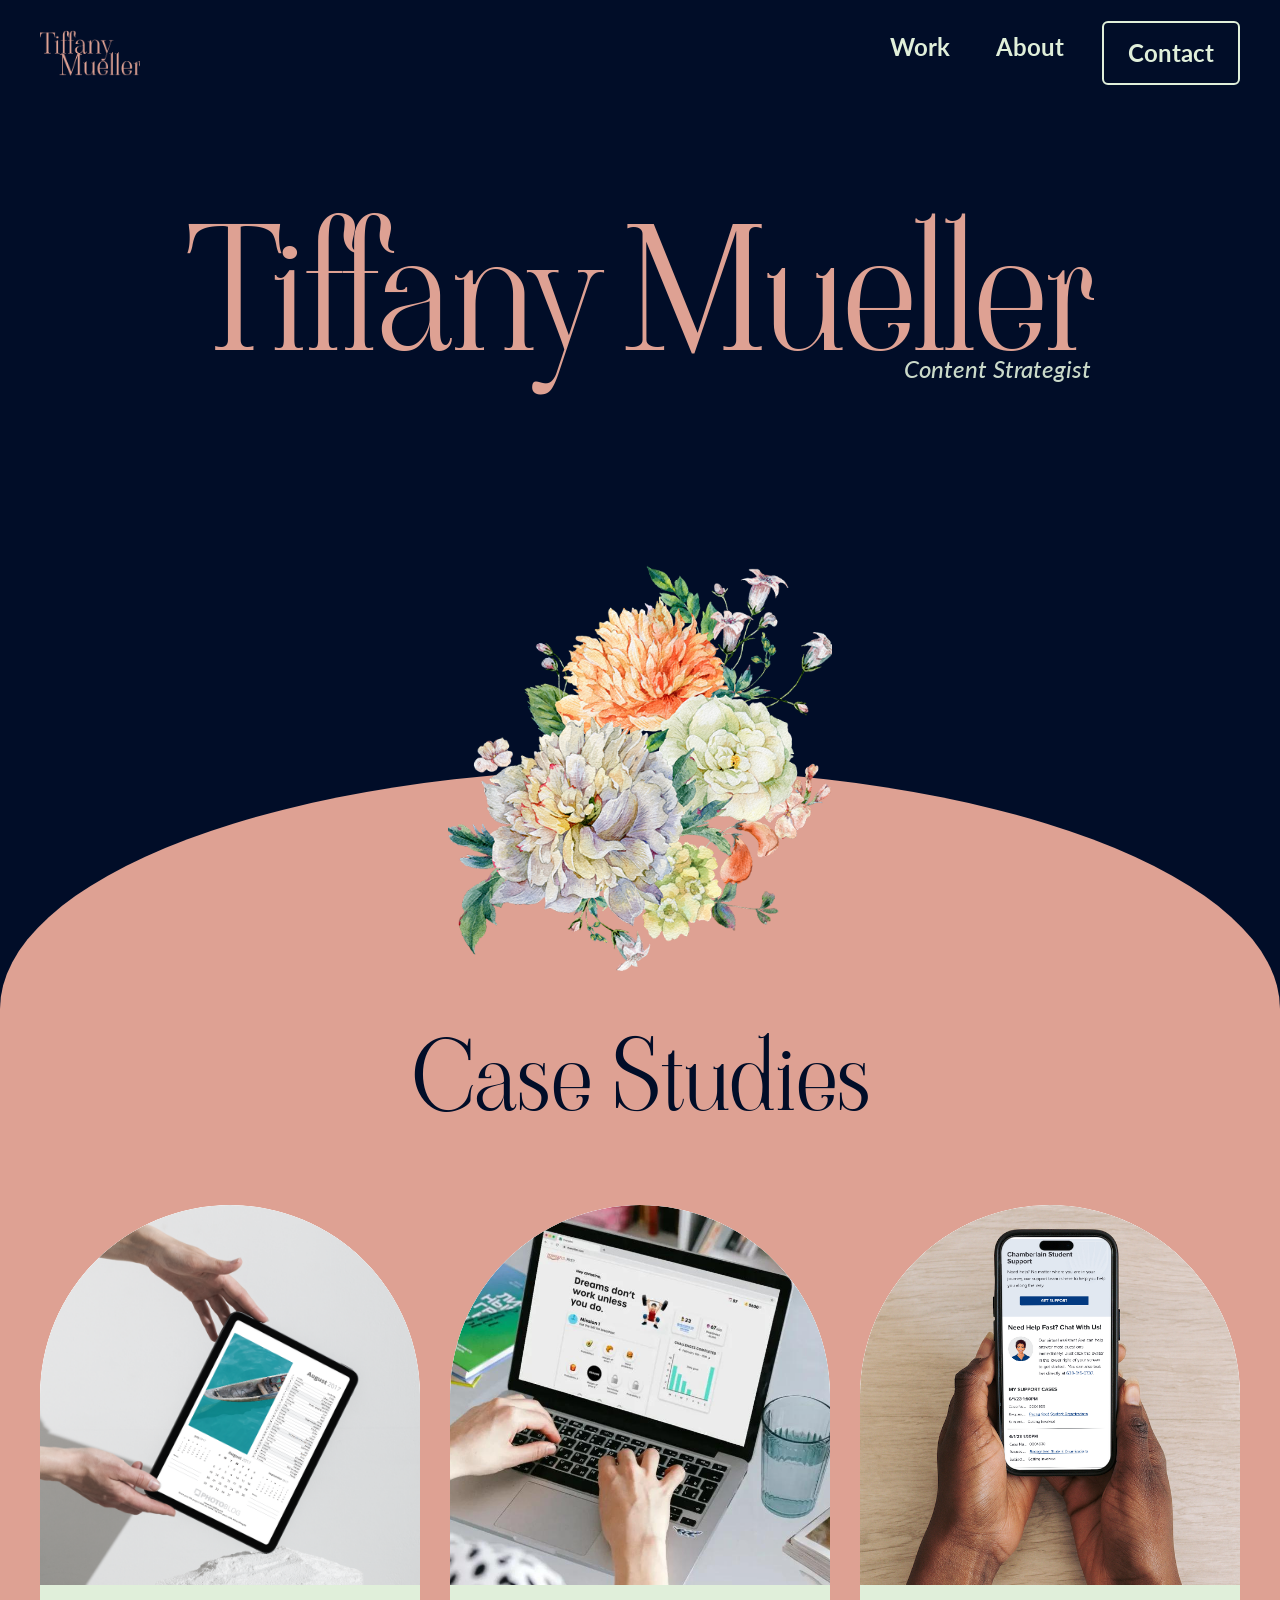
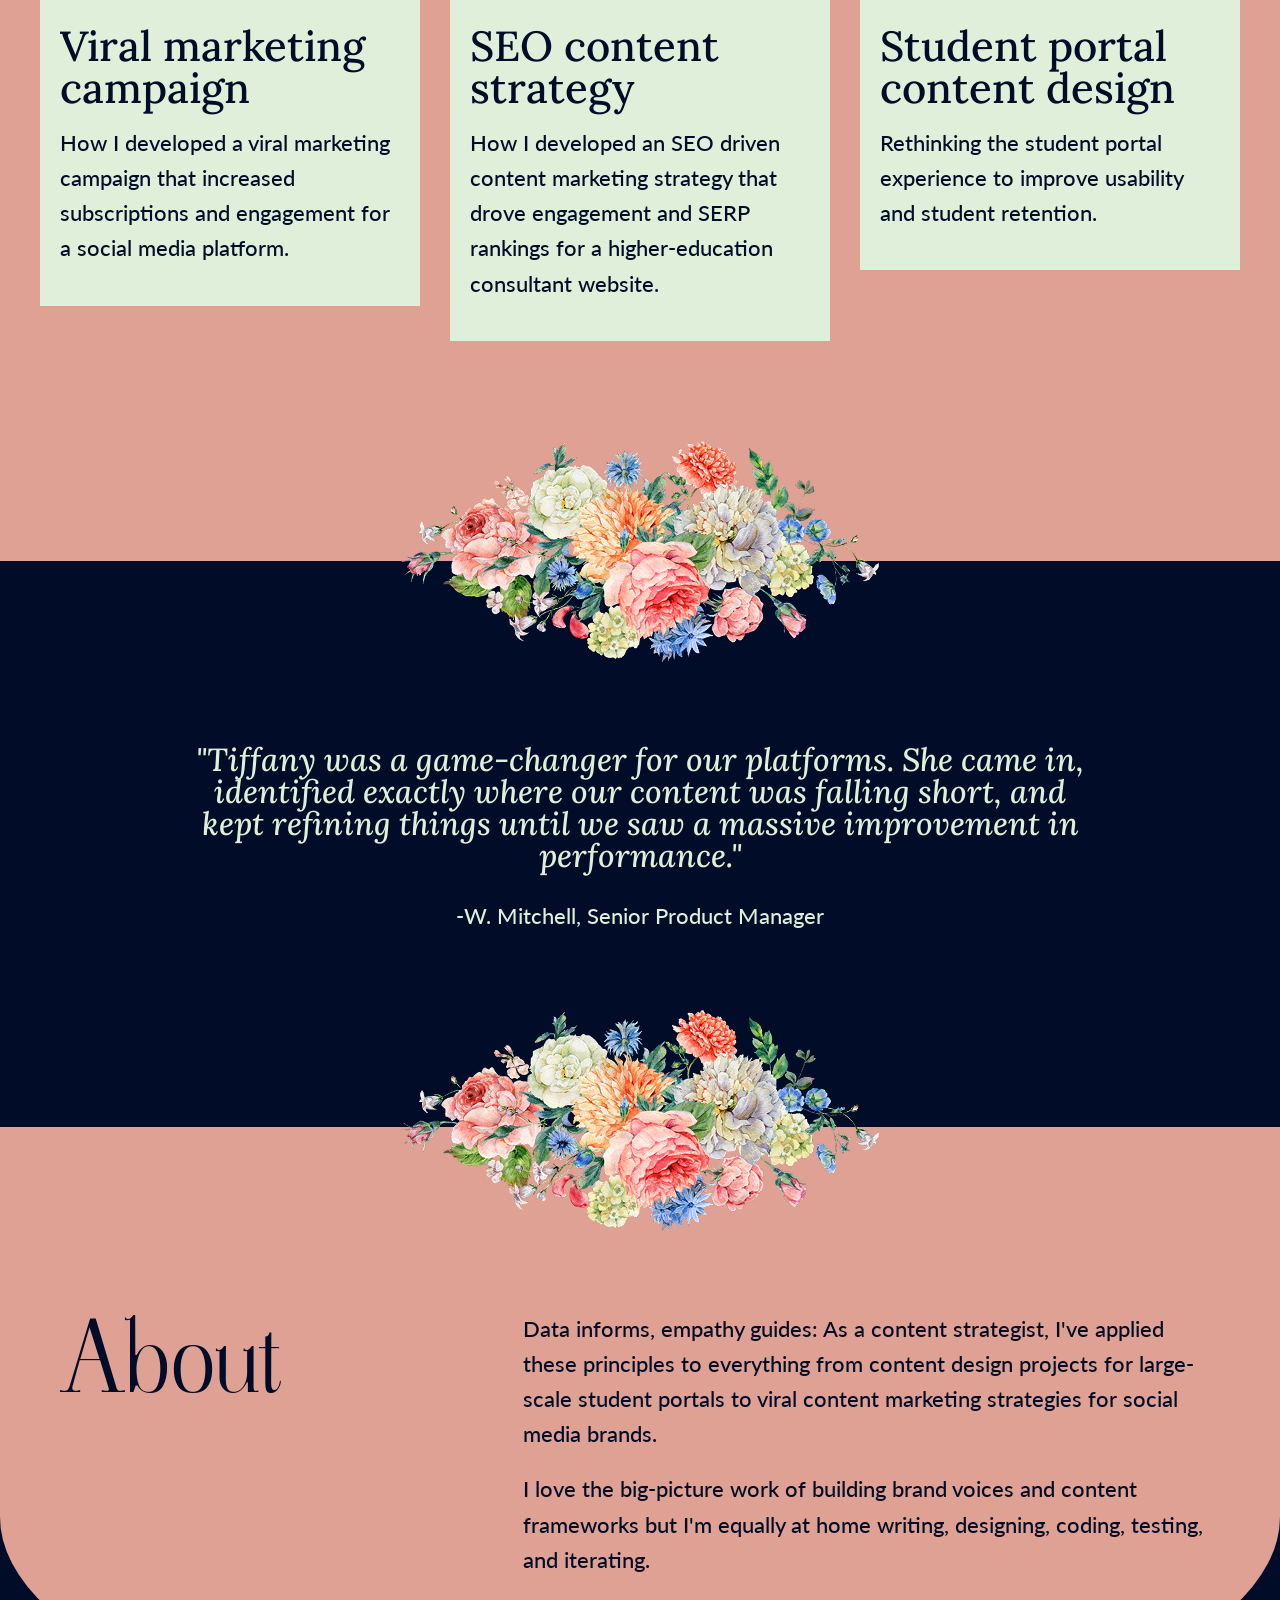
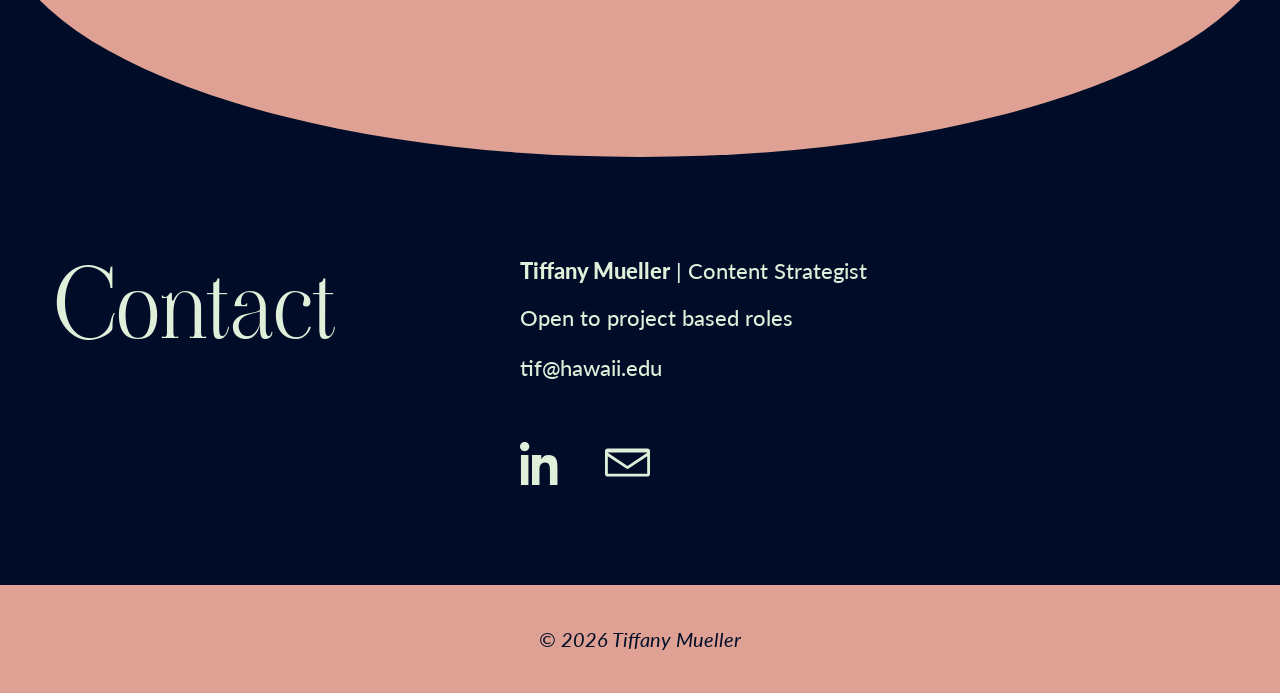
==== index.html @ adbcedd0 "updates to copy" ====
<!DOCTYPE html>
<html lang="en">
<head>
    <!-- REQUIRED: Meta Tags -->
    <meta charset="UTF-8">
    <meta name="viewport" content="width=device-width, initial-scale=1.0">
    <!-- REQUIRED: Page Title -->
    <title>Tiffany Mueller's Portfolio</title>
    <!-- REQUIRED: Bootstrap CSS -->
    <link href="https://cdn.jsdelivr.net/npm/bootstrap@5.3.3/dist/css/bootstrap.min.css" rel="stylesheet" integrity="sha384-QWTKZyjpPEjISv5WaRU9OFeRpok6YctnYmDr5pNlyT2bRjXh0JMhjY6hW+ALEwIH" crossorigin="anonymous">
    <!-- REQUIRED: Your Custom CSS-->
    <link rel="stylesheet" href="css/style.css">
    <!-- REQUIRED: Google Font API -->

    <link href="https://fonts.googleapis.com/css2?family=Viaoda+Libre&display=swap" rel="stylesheet">
    <link href="https://fonts.googleapis.com/css2?family=Lora:wght@500&display=swap" rel="stylesheet">
    <link href="https://fonts.googleapis.com/css2?family=Lato:wght@400;500;700;900&display=swap" rel="stylesheet">
</head>
<body>
    <!-- Content will go here -->
    <!-- Start Header Section -->
<header class="navbar-header">
    <nav class="navbar navbar-expand-lg navbar-custom">
        <!-- Logo -->
        <a class="navbar-brand" href="https://tif-cm.github.io/portfolio"><img src="images/lettermark.png" alt="Tiffany Mueller Logo" class="logo"></a> 
        <button class="navbar-toggler" type="button" data-bs-toggle="collapse" data-bs-target="#navbarNav"
            aria-controls="navbarNav" aria-expanded="false" aria-label="Toggle navigation">
            <span class="navbar-toggler-icon"></span>
        </button>
        <div class="collapse navbar-collapse" id="navbarNav">
            <ul class="navbar-nav ms-auto text-end">
                <!-- Menu Links -->
                <li class="nav-item"><a class="nav-link" href="#work">Work</a></li>
                <li class="nav-item"><a class="nav-link" href="#about">About</a></li>
                <li class="nav-item d-lg-none"><a class="nav-link" href="#contact">Contact</a></li>
            </ul>
        </div>
        <a class="nav-link contact-btn" href="mailto:tif@hawaii.edu">Contact</a>
    </nav>
</header>
    <!-- Start Hero Section -->
     <section class="hero" id="hero">
        <div class="hero-title-group">
    <h1>Tiffany Mueller</h1>
    <p class="subtitle">Content Strategist</p>
</div>
        <img src="images/large-bouqet-hero.png" alt="Floral motif" class="hero-flowers">
     </section>
     <!-- End Hero Section -->
     <!-- Start Projects Section -->
     <section class="projects" id="work">
        <h2>Case Studies</h2>
        <div class="case-studies-container">
            <!-- Start card 1 -->
             <div class="case-card">
                 <div class="card-image-wrapper">
                   <img src="images/PB-strategy-card-thumb.svg" class="card-image" alt="case study placeholder">
                 </div>
                 <div class="card-body">
                     <h3 class="card-title">Viral marketing campaign</h3>
                     <a href="viral-content-strategy.html" class="stretched-link"></a>
                     <p class="card-text">How I developed a viral marketing campaign that increased subscriptions and engagement for a social media platform.</p>
                 </div>
             </div>
            <!-- End card 1 -->

             <!-- Start card 2 -->
             <div class="case-card">
                 <div class="card-image-wrapper">
                   <img src="images/PP-case-study-card-thumb.svg" class="card-image" alt="case study placeholder">
                 </div>
                 <div class="card-body">
                     <h3 class="card-title">SEO content strategy</h3>
                     <a href="seo-content-strategy-education-test-prep.html" class="stretched-link"></a>
                     <p class="card-text">How I developed an SEO driven content marketing strategy that drove engagement and SERP rankings for a higher-education consultant website.</p>
                 </div>
             </div>
            <!-- End card 2 -->

             <!-- Start card 3 -->
             <div class="case-card">
                 <div class="card-image-wrapper">
                   <img src="images/Chamberlain-case-study-thumbnail.svg" class="card-image" alt="case study placeholder">
                 </div>
                 <div class="card-body">
                     <h3 class="card-title">Student portal content design</h3>
                     <a href="student-portal-content-design-edtech.html" class="stretched-link"></a>
                     <p class="card-text">Rethinking the student portal experience to improve usability and student retention.</p>
                 </div>
             </div>
            <!-- End card 3 -->
        </div>
     </section>
     <!-- End Projects Section -->
     <!-- Start Testimonials Section -->
     <section class="testimonials">
            <img src="images/wide-bouqet.png" alt="Floral motif" class="projects-flowers"><br><br><br><br>
            <blockquote>"Tiffany was a game-changer for our platforms. She came in, identified exactly where our content was falling short, and kept refining things until we saw a massive improvement in performance."</blockquote>
            <p class="testimonial-author">-W. Mitchell, Senior Product Manager</p>
            <img src="images/wide-bouqet.png" alt="Floral motif" class="testimonial-flowers">
    </section>
     <!-- End Testimonials Section -->
     <!-- Start About Section -->
     <!-- About Section -->
<!-- About Section -->
<section class="about" id="about">
    <div class="container">
        <div class="row align-items-start section-split">
            <div class="col-lg-4 col-md-12 section-title-col">
                <h2>About</h2>
            </div>

            <div class="col-lg-8 col-md-12 section-content-col">
                <p>
                    Data informs, empathy guides: As a content strategist, I've applied these principles
                    to everything from content design projects for large-scale student portals to viral
                    content marketing strategies for social media brands.
                </p>

                <p>
                    I love the big-picture work of building brand voices and content frameworks but I'm
                    equally at home writing, designing, coding, testing, and iterating.
                </p>
            </div>
        </div>
    </div>
</section>

<!-- Contact Section -->
<section class="contact" id="contact">
    <div class="container">
        <div class="row align-items-start section-split">
            <div class="col-lg-4 col-md-12 section-title-col">
                <h2>Contact</h2>
            </div>

            <div class="col-lg-8 col-md-12 section-content-col">
                <p class="contact-name">
                    <strong>Tiffany Mueller</strong> | Content Strategist
                </p>

                <p>Open to project based roles</p>

                <p class="contact-email">
                    <a href="mailto:tif@hawaii.edu">tif@hawaii.edu</a>
                </p>

                <div class="social-icons">
    <a href="https://www.linkedin.com/in/itsmetiffany/" class="social-icon" target="_blank" rel="noopener noreferrer" aria-label="LinkedIn" >
        <svg viewBox="0 0 24 24" aria-hidden="true">
            <path d="M4.98 3.5C4.98 4.88 3.86 6 2.48 6S0 4.88 0 3.5 1.12 1 2.48 1s2.5 1.12 2.5 2.5zM.5 8h4V24h-4V8zm7 0h3.83v2.18h.05c.53-1.01 1.84-2.18 3.79-2.18 4.05 0 4.8 2.67 4.8 6.13V24h-4v-7.8c0-1.86-.03-4.25-2.59-4.25-2.59 0-2.99 2.02-2.99 4.11V24h-4V8z"></path>
        </svg>
    </a>

    <a href="mailto:tif@hawaii.edu" class="social-icon" aria-label="Email">
        <svg viewBox="0 0 24 24" aria-hidden="true">
            <path d="M1.5 4.5h21a1.5 1.5 0 0 1 1.5 1.5v12a1.5 1.5 0 0 1-1.5 1.5h-21A1.5 1.5 0 0 1 0 18V6a1.5 1.5 0 0 1 1.5-1.5zm0 2.1v.2l10.5 7 10.5-7v-.2h-21zm21 2l-9.67 6.45a1.5 1.5 0 0 1-1.66 0L1.5 8.6V18h21V8.6z"></path>
        </svg>
    </a>
</div>
            </div>
        </div>
    </div>
</section>
     <!-- End Contact Section -->
     <!-- Start Footer-->
     <section class="footer">
        <p>© 2026 Tiffany Mueller</p>
     </section>
     <!-- End Footer-->
    <!-- REQUIRED: Javascript -->
    <script src="https://cdn.jsdelivr.net/npm/bootstrap@5.3.3/dist/js/bootstrap.bundle.min.js" integrity="sha384-YvpcrYf0tY3lHB60NNkmXc5s9fDVZLESaAA55NDzOxhy9GkcIdslK1eN7N6jIeHz" crossorigin="anonymous"></script>
</body>
</html>
---- css/style.css ----
/* ===== CSS Variables and Color Palette ===== */
:root {
    --navy: #010D28;
    --powder-blush: #DEA193;
    --honeydew: #E0EFDA;
    --light-gray: #D9D9D9;
    --dark-text: #010D28;
    --light-text: #E0EFDA;
    --font-viaoda: 'Viaoda Libre', serif;
    --font-lora: 'Lora', serif;
    --font-lato: 'Lato', sans-serif;
}

/* ===== Global Styles ===== */
* {
    margin: 0;
    padding: 0;
    box-sizing: border-box;
}

html {
    scroll-behavior: smooth;
}

body {
    font-family: var(--font-lato);
    background-color: var(--navy);
    color: var(--light-text);
    overflow-x: hidden;
}

p {
    font-family: var(--font-lato);
    font-size: 22px;
    font-weight: 500;
    line-height: 1.6;
    margin-bottom: 20px;
}

li {
    font-family: var(--font-lato);
    font-size: 22px;
    font-weight: 500;
    line-height: 1.6;
    margin-bottom: 12px;
}

li::marker {
    color: var(--powder-blush);
}

h2 {
    font-family: var(--font-viaoda);
    font-size: 96px;
    font-weight: 400;
    line-height: 1;
    letter-spacing: -1.92px;
    margin-bottom: 32px;
}

h3 {
    font-family: var(--font-lora);
    font-size: 42px;
    font-weight: 500;
    line-height: 1;
    margin-bottom: 16px;
}

/* Styles the hyperlinks */
p a, li a {
    color: var(--powder-blush);
    text-decoration: none;
    border-bottom: 1px solid transparent; 
    transition: all 0.3s ease;
}

p a:hover, li a:hover {
    color: var(--powder-blush);
    border-bottom: 1px solid var(--powder-blush);
    opacity: 0.8;
}

.container h2:not(:first-child) {
    margin-top: 80px;
}

.navbar-header {
    background-color: var(--navy);
    padding: 20px 0;
    position: sticky;
    top: 0;
    z-index: 1000;
}

.navbar-custom {
    padding: 0 40px;
}

.navbar-brand {
    padding: 0;
    margin-right: 50px;
}

.navbar-brand img {
    height: auto;
    max-width: 100px;
}

.navbar-custom .nav-link {
    color: var(--light-text) !important;
    font-family: var(--font-lato);
    font-weight: 700;
    font-size: 24px;
    margin-left: 30px;
    transition: opacity 0.3s ease;
}

.navbar-custom .nav-link:hover {
    opacity: 0.8;
}

.contact-btn {
    border: 2px solid var(--light-text) !important;
    border-radius: 6px;
    padding: 12px 24px !important;
    margin-left: 30px;
    display: inline-block;
}

.contact-btn:hover {
    background-color: rgba(224, 239, 218, 0.1);
}

.navbar-toggler {
    color: var(--light-text) !important;
    border-color: var(--light-text) !important;
}

.navbar-toggler-icon {
    background-image: url("data:image/svg+xml,%3csvg xmlns='http://www.w3.org/2000/svg' viewBox='0 0 30 30'%3e%3cpath stroke='%23E0EFDA' stroke-linecap='round' stroke-miterlimit='10' stroke-width='2' d='M4 7h22M4 15h22M4 23h22'/%3e%3c/svg%3e") !important;
}

/* ===== Hero Section ===== */
.hero {
    background-color: var(--navy);
    padding: 100px 40px 380px; 
    position: relative; 
    display: flex;
    flex-direction: column;
    justify-content: flex-start;
    align-items: center;
}

.hero-title-group {
    display: inline-block;
    text-align: left;
}

.hero h1 {
    font-family: var(--font-viaoda);
    font-size: 170px;
    text-align: left;
    color: var(--powder-blush);
    font-weight: 400;
    line-height: 1;
    margin-bottom: 10px;
    letter-spacing: -5.1px;
}

.hero .subtitle {
    font-family: var(--font-lato);
    font-size: 24px;
    font-style: italic;
    text-align: right;
    color: rgba(224, 239, 218, 0.9);
    margin-top: -36px;
    margin-bottom: 0; 
    margin-right: 0;
    align-self: unset;
}

.hero-flowers {
    width: 30%;
    min-width: 300px; 
    height: auto;
    
    position: absolute;
    bottom: 0;
    left: 50%;
    transform: translate(-50%, 50%); 
    z-index: 5;
}

/* ===== Case Studies Section Homepage===== */
.projects {
    background-color: var(--powder-blush);
    border-radius: 50% 50% 0 0 / 15rem 15rem 0 0;
    padding: 260px 40px 220px;; 
    position: relative; /* I needed to add this in order to position child elements (mainly the flowers) absolutely */
}

.projects h2 {
    text-align: center;
    color: var(--dark-text);
    margin-top: 0; 
    margin-bottom: 60px;
}

.case-studies-container {
    display: flex;
    margin-top: 80px;
    gap: 30px;
    justify-content: center;
    align-items: flex-start;
    flex-wrap: wrap;
}

.case-card {
    background: transparent;
    position: relative;
    border-radius: 250px 250px 0 0;
    overflow: hidden;
    transition: transform 0.3s ease;
    flex: 1;
    min-width: 300px;
    max-width: 400px;
}

.case-card:hover {
    transform: translateY(-10px);
}

.card-image-wrapper {
    width: 100%;
    aspect-ratio: 1;
    background-color: var(--light-gray);
    border-radius: 250px 250px 0 0;
    overflow: hidden;
}

.card-image {
    width: 100%;
    height: 100%;
    object-fit: cover;
}

.card-body {
    background-color: var(--honeydew);
    padding: 40px 20px;
}

.card-title {
    line-height: 1;
    color: var(--dark-text);
    margin-bottom: 16px;
    letter-spacing: 0;
}

.card-text {
    color: var(--dark-text);
}

.projects-flowers {
    max-width: 100%;
    height: auto;
    margin-top: -130px;
    position: relative;
    z-index: 5;
}

/* ===== Testimonials Section Homepage===== */
.testimonials {
    background: linear-gradient(
        to bottom,
        var(--navy) 82%,
        var(--navy) 18%,
        var(--powder-blush) 15%,
        var(--powder-blush) 81%
    );
    padding: 10px 80px;
    text-align: center;
    position: relative;
}

.testimonials blockquote {
    font-family: var(--font-lora);
    font-size: 32px;
    font-weight: 500;
    font-style: italic;
    line-height: 1;
    color: var(--light-text);
    margin-bottom: 30px;
    max-width: 900px;
    margin-left: auto;
    margin-right: auto;
    letter-spacing: 0;
}

.testimonial-author {
    font-family: var(--font-lato);
    font-size: 22px;
    font-weight: 500;
    line-height: 28px;
    color: var(--light-text);
    margin-bottom: 40px;
}

.testimonial-flowers {
    max-width: 100%;
    height: auto;
    margin-top: 40px;
}

/* ===== Column styling ===== */
.section-split {
    align-items: flex-start;
}

.about,
.contact {
    position: relative;
}

.about .container,
.contact .container {
    max-width: 1400px;
}

.about h2,
.contact h2 {
    margin: 0;
}

.about .section-title-col,
.contact .section-title-col {
    display: flex;
    align-items: flex-start;
}

.about .section-content-col,
.contact .section-content-col {
    padding-left: 80px;
    display: flex;
    flex-direction: column;
    align-items: flex-start;
}

.section-title-col h2 {
    white-space: nowrap;
}

.section-content-col {
    padding-left: 15px;
}

/* ===== About Section ===== */
.about {
    background-color: var(--powder-blush);
    padding: 60px 50px 180px;
    text-align: left;
    overflow: hidden;
    border-radius: 0 0 50% 50% / 0 0 15rem 15rem;
}

.about h2 {
    color: var(--dark-text);
    margin-bottom: 0;
}

.about p {
    color: var(--dark-text);
    max-width: 900px;
}

.about p:last-of-type {
    margin-bottom: 0;
}

/* ===== Contact Section (All pages)===== */
.contact {
    background-color: var(--navy);
    padding: 100px 40px;
    text-align: left;
}

.contact h2 {
    color: var(--light-text);
    margin-bottom: 0;
}

.contact-name {
    font-family: var(--font-lato);
    font-size: 22px;
    font-weight: 500;
    color: var(--light-text);
    line-height: 28px;
    margin-bottom: 10px;
}

.contact-name strong {
    font-weight: 900;
}

.contact p {
    color: var(--light-text);
    text-align: left;
    margin-bottom: 15px;
}

.contact-phone,
.contact-email {
    margin-bottom: 25px;
}

.contact a {
    color: var(--light-text);
    text-decoration: none;
    transition: opacity 0.3s ease;
}

.contact a:hover {
    opacity: 0.8;
}

.social-icons {
    display: flex;
    align-items: center;
    justify-content: flex-start;
    gap: 40px;
    margin-top: 40px;
}

.social-icon {
    display: inline-flex;
    align-items: center;
    justify-content: center;
    width: 45px;
    height: 45px;
    color: var(--light-text);
    transition: transform 0.3s ease, opacity 0.3s ease;
}

.social-icon:hover {
    transform: scale(1.1);
    opacity: 0.8;
}

.social-icon svg {
    width: 100%;
    height: 100%;
    fill: currentColor;
}

/* ===== Case Study Detail Pages ===== */
.case-study-flowers {
    max-width: 100%;
    height: auto;
    display: block;
    margin: -50px auto 0;
    transform: translateY(50%);
    position: relative;
    z-index: 5;
}

/* ===== Footer (All Pages)===== */
.footer {
    background-color: var(--powder-blush);
    padding: 40px;
    text-align: center;
}

.footer p {
    font-family: var(--font-lato);
    font-size: 20px;
    font-weight: 400;
    font-style: italic;
    line-height: 28px;
    color: var(--dark-text);
    margin: 0;
}

/* ===== Tablet Design ===== */
/* Added max-width due to background curve and accent flowers scaling issues */
@media (min-width: 769px) and (max-width: 1024px) {
    .navbar-custom {
        padding: 0 24px;
    }

    .navbar-brand {
        margin-right: 24px;
    }

    .navbar-custom .nav-link {
        font-size: 20px;
        margin-left: 18px;
    }

    .contact-btn {
        display: none;
    }

    .hero {
        padding: 90px 30px 220px;
        min-height: auto;
        background-color: var(--navy);
    }

    .hero-title-group {
        display: block;
        width: 100%;
        text-align: center;
    }

    .hero h1 {
        font-size: 120px;
        letter-spacing: -3px;
        text-align: center;
    }

    .hero .subtitle {
        font-size: 20px;
        text-align: center;
        margin-top: 20px;
        margin-bottom: 0;
        margin-right: 0;
    }

    .hero-flowers {
        width: 45%;
    }

    .projects {
        padding: 200px 30px 140px; 
    }

    .projects h2 {
        font-size: 72px;
        margin-top: 0;
        margin-bottom: 40px;
        letter-spacing: -1.2px;
    }

    .case-studies-container {
        gap: 20px;
        margin-top: 50px;
        justify-content: center;
    }

    .case-card {
        min-width: 240px;
        max-width: 300px;
    }

    .card-body {
        padding: 28px 18px;
    }

    .card-title {
        font-size: 30px;
    }

    .card-text {
        font-size: 18px;
        line-height: 24px;
    }

    .projects-flowers {
        margin-top: -90px;
    }

    .testimonials {
        padding: 40px 40px;
    }

    .testimonials blockquote {
        font-size: 26px;
        line-height: 1.2;
    }

    .testimonial-author {
        font-size: 18px;
    }

    .testimonial-flowers {
        margin-top: 30px;
    }

    .about {
        padding: 0px 30px 140px;
    }
    
    .contact {
        padding: 80px 30px;
    }

    .about h2,
    .contact h2 {
        font-size: 72px;
        letter-spacing: -1.2px;
        margin-bottom: 20px;
    }

    .about p,
    .contact p,
    .contact-name {
        font-size: 18px;
        line-height: 24px;
    }
    
    .case-study-flowers {
        width: min(60vw, 400px);
        margin: -30px auto 0;
    }

    .social-icons {
        gap: 28px;
        margin-top: 30px;
        justify-content: flex-start;
    }

    .footer {
        padding: 30px 20px;
    }

    .footer p {
        font-size: 18px;
        line-height: 24px;
    }
}

/* ===== Mobile Design ===== */
@media (max-width: 768px) {
    .hero {
        padding: 60px 20px 200px;
    }

    .testimonial-flowers {
        margin-bottom: -30px;
        position: relative;
    }

    .hero-title-group {
        display: block;
        width: 100%;
        text-align: center;
    }

    .hero h1 {
        font-size: 48px;
        letter-spacing: -1.44px;
        text-align: center;
    }

    .hero .subtitle {
        font-size: 16px;
        text-align: center;
        margin-top: -10px;
        margin-bottom: 0;
        margin-right: 0;
    }

    .hero-flowers {
        width: min(82vw, 340px);
    }

    .projects {
    padding: 200px 20px 60px;
}

    .contact {
        padding: 32px 20px 60px;
    }

    .about {
        padding: 0px 20px 120px;
    }

    .projects h2,
    .about h2,
    .contact h2 {
        font-size: 36px;
        letter-spacing: -0.72px;
        margin-bottom: 30px;

    }

    .about p,
    .contact p,
    .contact-name {
        font-size: 16px;
        line-height: 1.5;
    }

    .case-studies-container {
        gap: 20px;
    }

    .card-title {
        font-size: 20px;
    }

    .card-text {
        font-size: 14px;
    }

    .testimonials {
        padding: 60px 20px;
    }

    .testimonials blockquote {
        font-size: 18px;
    }

    .navbar-custom {
        padding: 0 15px;
    }

    .navbar-custom .nav-link {
        font-size: 16px;
        margin-left: 15px;
    }

    .contact-btn {
        display: none;
    }
    
    .case-study-flowers {
        width: min(80vw, 280px);
        margin: -20px auto 0;

    }
}
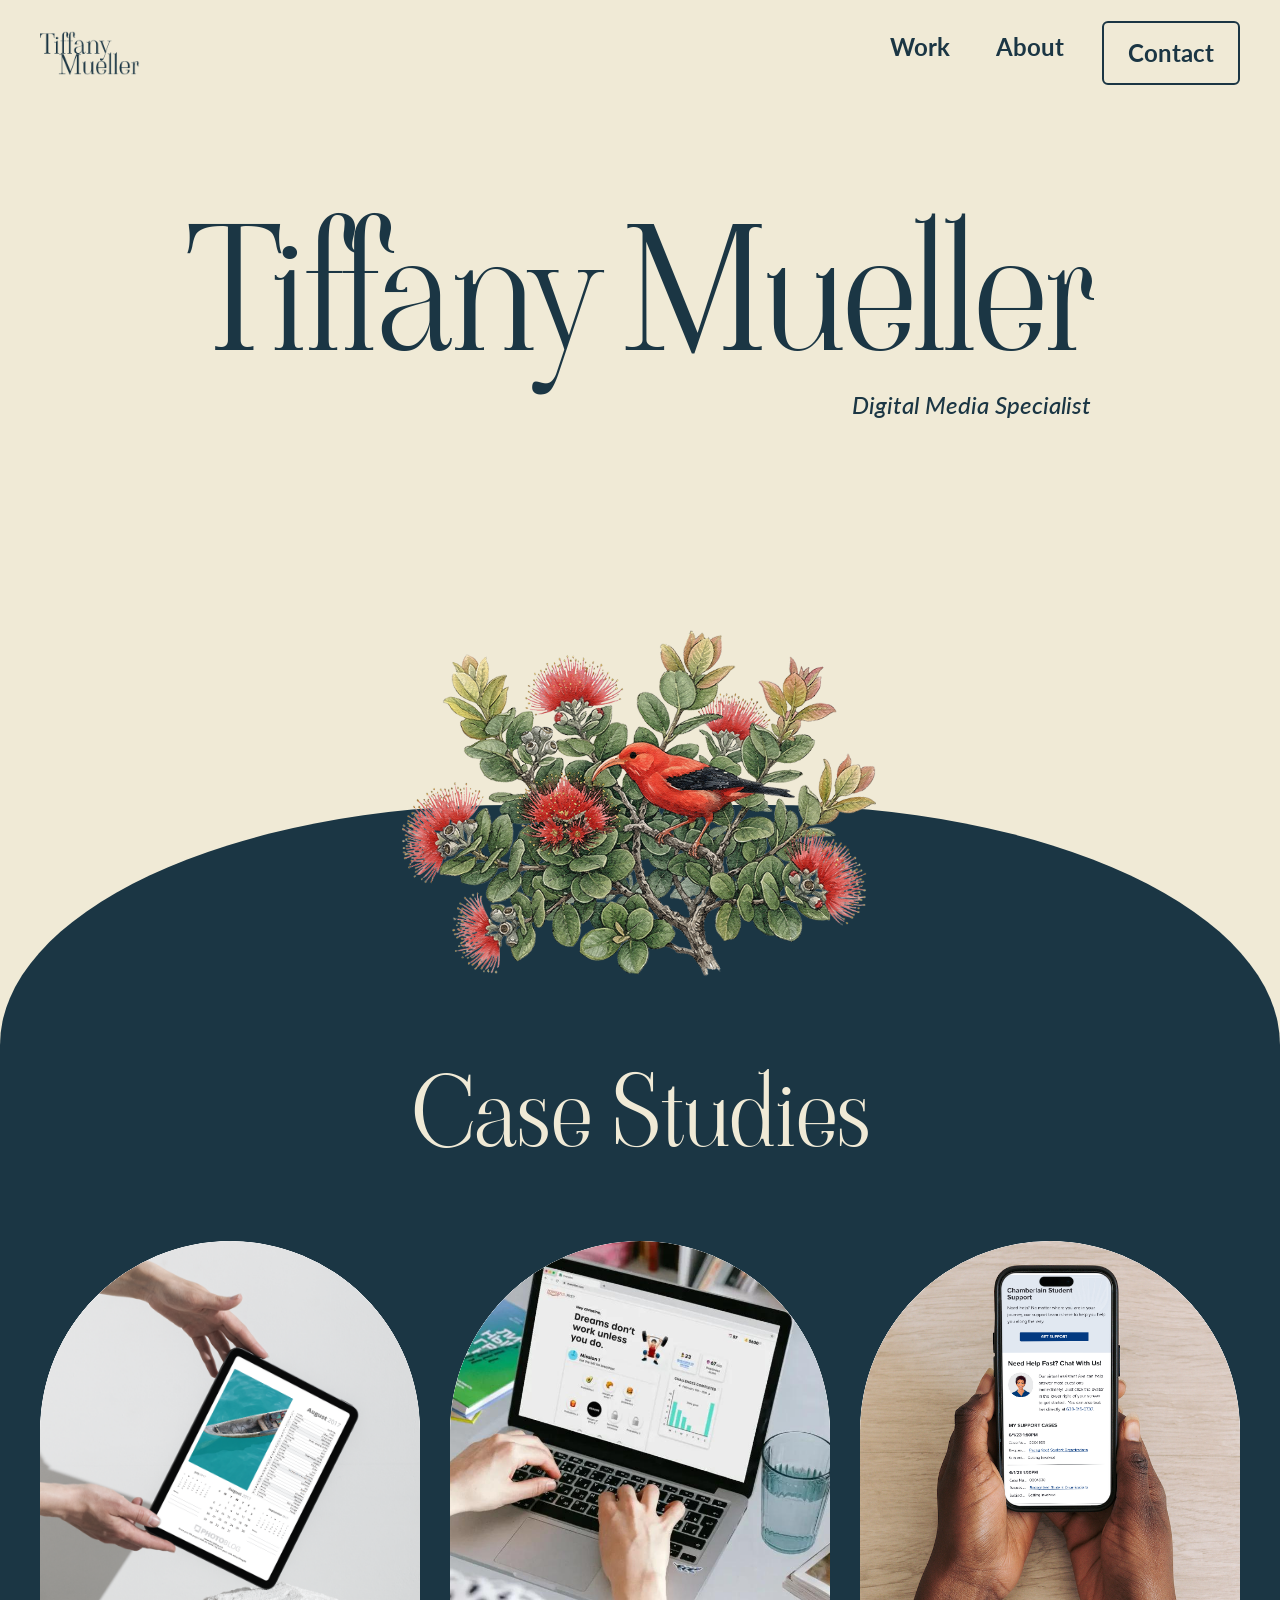
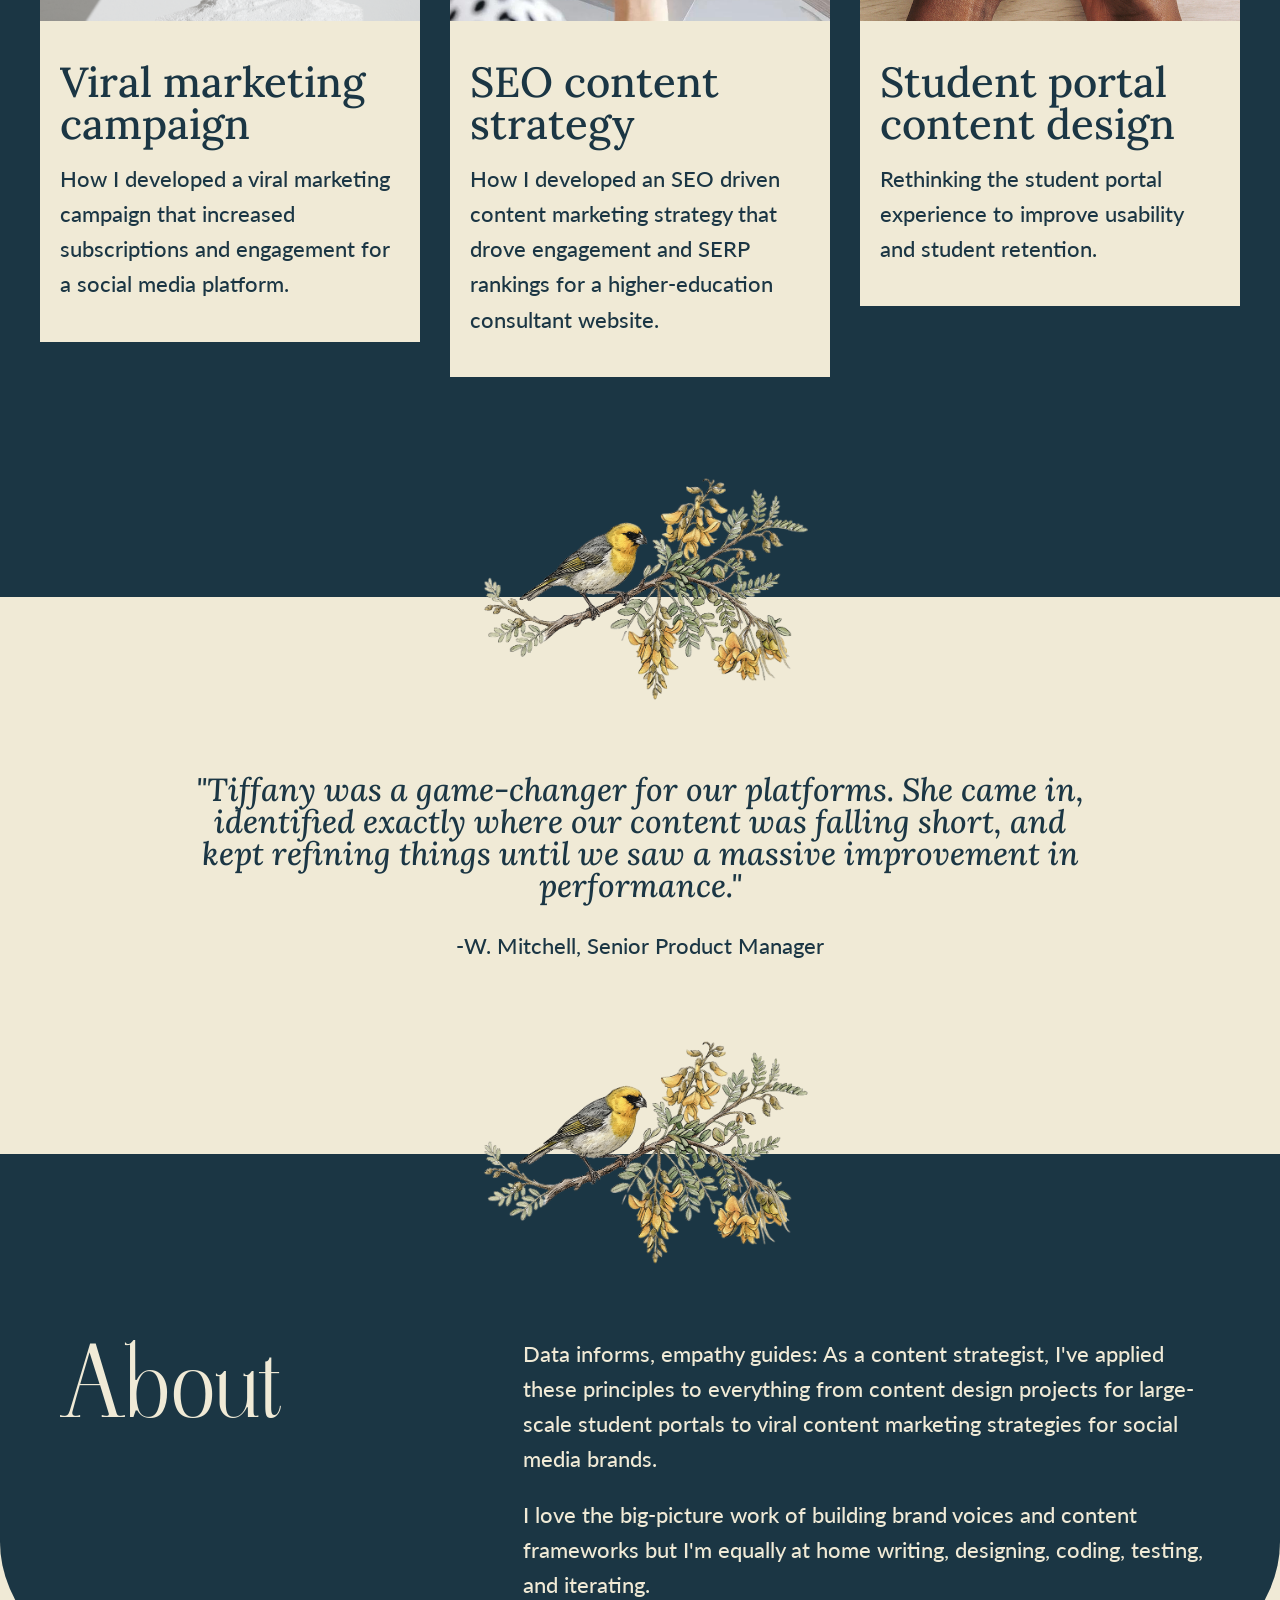
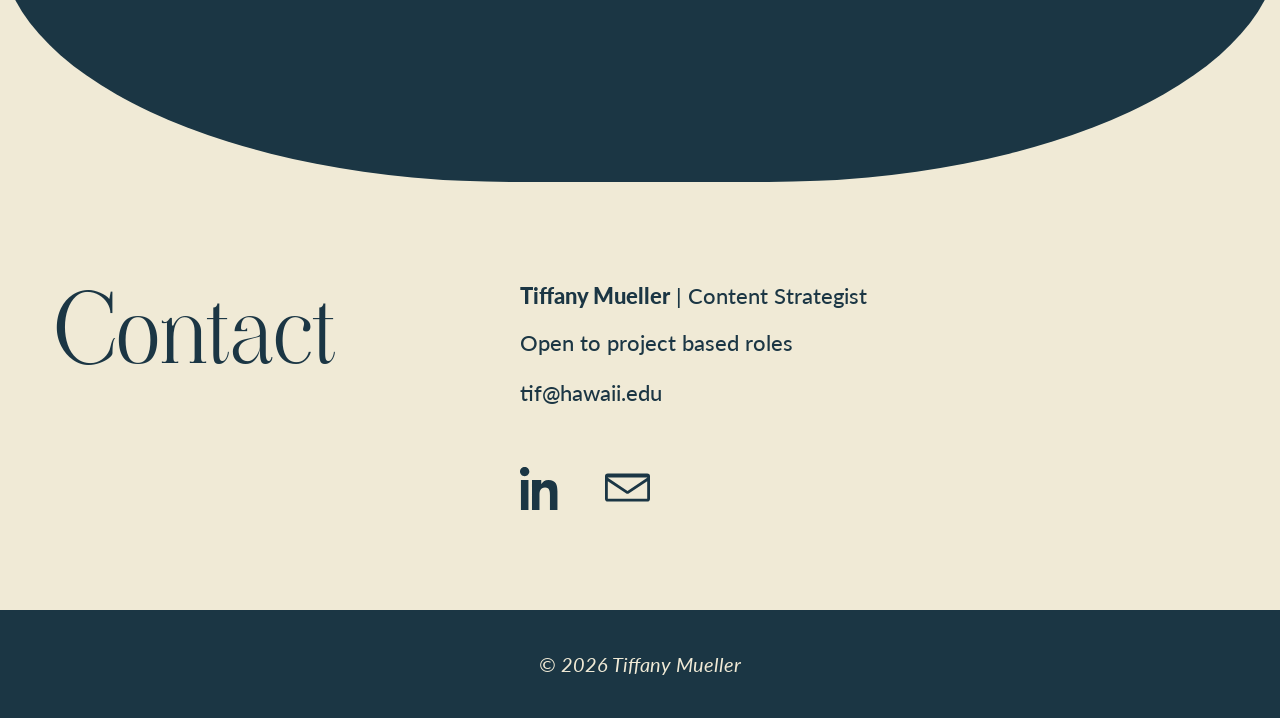
==== commit 47617e91: "changed color palette," ====
--- a/index.html
+++ b/index.html
@@ -1,6 +1,15 @@
 <!DOCTYPE html>
 <html lang="en">
 <head>
+    <!-- Google tag (gtag.js) -->
+<script async src="https://www.googletagmanager.com/gtag/js?id=G-T741DBF6GB"></script>
+<script>
+  window.dataLayer = window.dataLayer || [];
+  function gtag(){dataLayer.push(arguments);}
+  gtag('js', new Date());
+
+  gtag('config', 'G-T741DBF6GB');
+</script>
     <!-- REQUIRED: Meta Tags -->
     <meta charset="UTF-8">
     <meta name="viewport" content="width=device-width, initial-scale=1.0">
@@ -22,7 +31,7 @@
 <header class="navbar-header">
     <nav class="navbar navbar-expand-lg navbar-custom">
         <!-- Logo -->
-        <a class="navbar-brand" href="https://tif-cm.github.io/portfolio"><img src="images/lettermark.png" alt="Tiffany Mueller Logo" class="logo"></a> 
+        <a class="navbar-brand" href="https://tif-cm.github.io/portfolio"><img src="images/Tiffany Mueller.png" alt="Tiffany Mueller Logo" class="logo"></a> 
         <button class="navbar-toggler" type="button" data-bs-toggle="collapse" data-bs-target="#navbarNav"
             aria-controls="navbarNav" aria-expanded="false" aria-label="Toggle navigation">
             <span class="navbar-toggler-icon"></span>
@@ -42,9 +51,9 @@
      <section class="hero" id="hero">
         <div class="hero-title-group">
     <h1>Tiffany Mueller</h1>
-    <p class="subtitle">Content Strategist</p>
+    <p class="subtitle">Digital Media Specialist</p>
 </div>
-        <img src="images/large-bouqet-hero.png" alt="Floral motif" class="hero-flowers">
+        <img src="images/ohia-iiwi.png" alt="Floral motif" class="hero-flowers">
      </section>
      <!-- End Hero Section -->
      <!-- Start Projects Section -->
@@ -94,10 +103,10 @@
      <!-- End Projects Section -->
      <!-- Start Testimonials Section -->
      <section class="testimonials">
-            <img src="images/wide-bouqet.png" alt="Floral motif" class="projects-flowers"><br><br><br><br>
+            <img src="images/mamane-palila.png" alt="Floral motif" class="projects-flowers"><br><br><br><br>
             <blockquote>"Tiffany was a game-changer for our platforms. She came in, identified exactly where our content was falling short, and kept refining things until we saw a massive improvement in performance."</blockquote>
             <p class="testimonial-author">-W. Mitchell, Senior Product Manager</p>
-            <img src="images/wide-bouqet.png" alt="Floral motif" class="testimonial-flowers">
+            <img src="images/mamane-palila.png" alt="Floral motif" class="testimonial-flowers">
     </section>
      <!-- End Testimonials Section -->
      <!-- Start About Section -->
--- a/css/style.css
+++ b/css/style.css
@@ -1,11 +1,11 @@
 /* ===== CSS Variables and Color Palette ===== */
 :root {
-    --navy: #010D28;
-    --powder-blush: #DEA193;
-    --honeydew: #E0EFDA;
+    --navy: #F0EAD6;
+    --powder-blush: #5C6B5D;
+    --honeydew: #1B3644;
     --light-gray: #D9D9D9;
-    --dark-text: #010D28;
-    --light-text: #E0EFDA;
+    --dark-text: #798060;
+    --light-text: #1B3644;
     --font-viaoda: 'Viaoda Libre', serif;
     --font-lora: 'Lora', serif;
     --font-lato: 'Lato', sans-serif;
@@ -46,7 +46,7 @@
 }
 
 li::marker {
-    color: var(--powder-blush);
+    color: var(--honeydew);
 }
 
 h2 {
@@ -107,7 +107,7 @@
 }
 
 .navbar-custom .nav-link {
-    color: var(--light-text) !important;
+    color: var(--honeydew) !important;
     font-family: var(--font-lato);
     font-weight: 700;
     font-size: 24px;
@@ -120,7 +120,7 @@
 }
 
 .contact-btn {
-    border: 2px solid var(--light-text) !important;
+    border: 2px solid var(--honeydew) !important;
     border-radius: 6px;
     padding: 12px 24px !important;
     margin-left: 30px;
@@ -160,7 +160,7 @@
     font-family: var(--font-viaoda);
     font-size: 170px;
     text-align: left;
-    color: var(--powder-blush);
+    color: var(--honeydew);
     font-weight: 400;
     line-height: 1;
     margin-bottom: 10px;
@@ -172,7 +172,7 @@
     font-size: 24px;
     font-style: italic;
     text-align: right;
-    color: rgba(224, 239, 218, 0.9);
+    color: var(--dark-text)
     margin-top: -36px;
     margin-bottom: 0; 
     margin-right: 0;
@@ -180,7 +180,7 @@
 }
 
 .hero-flowers {
-    width: 30%;
+    width: 40%;
     min-width: 300px; 
     height: auto;
     
@@ -193,15 +193,15 @@
 
 /* ===== Case Studies Section Homepage===== */
 .projects {
-    background-color: var(--powder-blush);
-    border-radius: 50% 50% 0 0 / 15rem 15rem 0 0;
+    background-color: var(--honeydew);
+    border-radius: 40% 40% 0 0 / 15rem 15rem 0 0;
     padding: 260px 40px 220px;; 
     position: relative; /* I needed to add this in order to position child elements (mainly the flowers) absolutely */
 }
 
 .projects h2 {
     text-align: center;
-    color: var(--dark-text);
+    color: var(--navy);
     margin-top: 0; 
     margin-bottom: 60px;
 }
@@ -245,22 +245,23 @@
 }
 
 .card-body {
-    background-color: var(--honeydew);
+    background-color: var(--navy);
     padding: 40px 20px;
 }
 
 .card-title {
     line-height: 1;
-    color: var(--dark-text);
+    color: var(--honeydew);
     margin-bottom: 16px;
     letter-spacing: 0;
 }
 
 .card-text {
-    color: var(--dark-text);
+    color: var(--honeydew);
 }
 
 .projects-flowers {
+    width: 30%;
     max-width: 100%;
     height: auto;
     margin-top: -130px;
@@ -274,8 +275,8 @@
         to bottom,
         var(--navy) 82%,
         var(--navy) 18%,
-        var(--powder-blush) 15%,
-        var(--powder-blush) 81%
+        var(--honeydew) 15%,
+        var(--honeydew) 81%
     );
     padding: 10px 80px;
     text-align: center;
@@ -288,7 +289,7 @@
     font-weight: 500;
     font-style: italic;
     line-height: 1;
-    color: var(--light-text);
+    color: var(--honeydew);
     margin-bottom: 30px;
     max-width: 900px;
     margin-left: auto;
@@ -301,11 +302,12 @@
     font-size: 22px;
     font-weight: 500;
     line-height: 28px;
-    color: var(--light-text);
+    color: var(--honeydew);
     margin-bottom: 40px;
 }
 
 .testimonial-flowers {
+    width: 30%;
     max-width: 100%;
     height: auto;
     margin-top: 40px;
@@ -355,20 +357,20 @@
 
 /* ===== About Section ===== */
 .about {
-    background-color: var(--powder-blush);
+    background-color: var(--honeydew);
     padding: 60px 50px 180px;
     text-align: left;
     overflow: hidden;
-    border-radius: 0 0 50% 50% / 0 0 15rem 15rem;
+    border-radius: 0 0 40% 40% / 0 0 15rem 15rem;
 }
 
 .about h2 {
-    color: var(--dark-text);
+    color: var(--navy);
     margin-bottom: 0;
 }
 
 .about p {
-    color: var(--dark-text);
+    color: var(--navy);
     max-width: 900px;
 }
 
@@ -453,8 +455,10 @@
 
 /* ===== Case Study Detail Pages ===== */
 .case-study-flowers {
+    width: 30%;
     max-width: 100%;
     height: auto;
+    margin-top: 40px;
     display: block;
     margin: -50px auto 0;
     transform: translateY(50%);
@@ -464,7 +468,7 @@
 
 /* ===== Footer (All Pages)===== */
 .footer {
-    background-color: var(--powder-blush);
+    background-color: var(--honeydew);
     padding: 40px;
     text-align: center;
 }
@@ -475,7 +479,7 @@
     font-weight: 400;
     font-style: italic;
     line-height: 28px;
-    color: var(--dark-text);
+    color: var(--navy);
     margin: 0;
 }
 
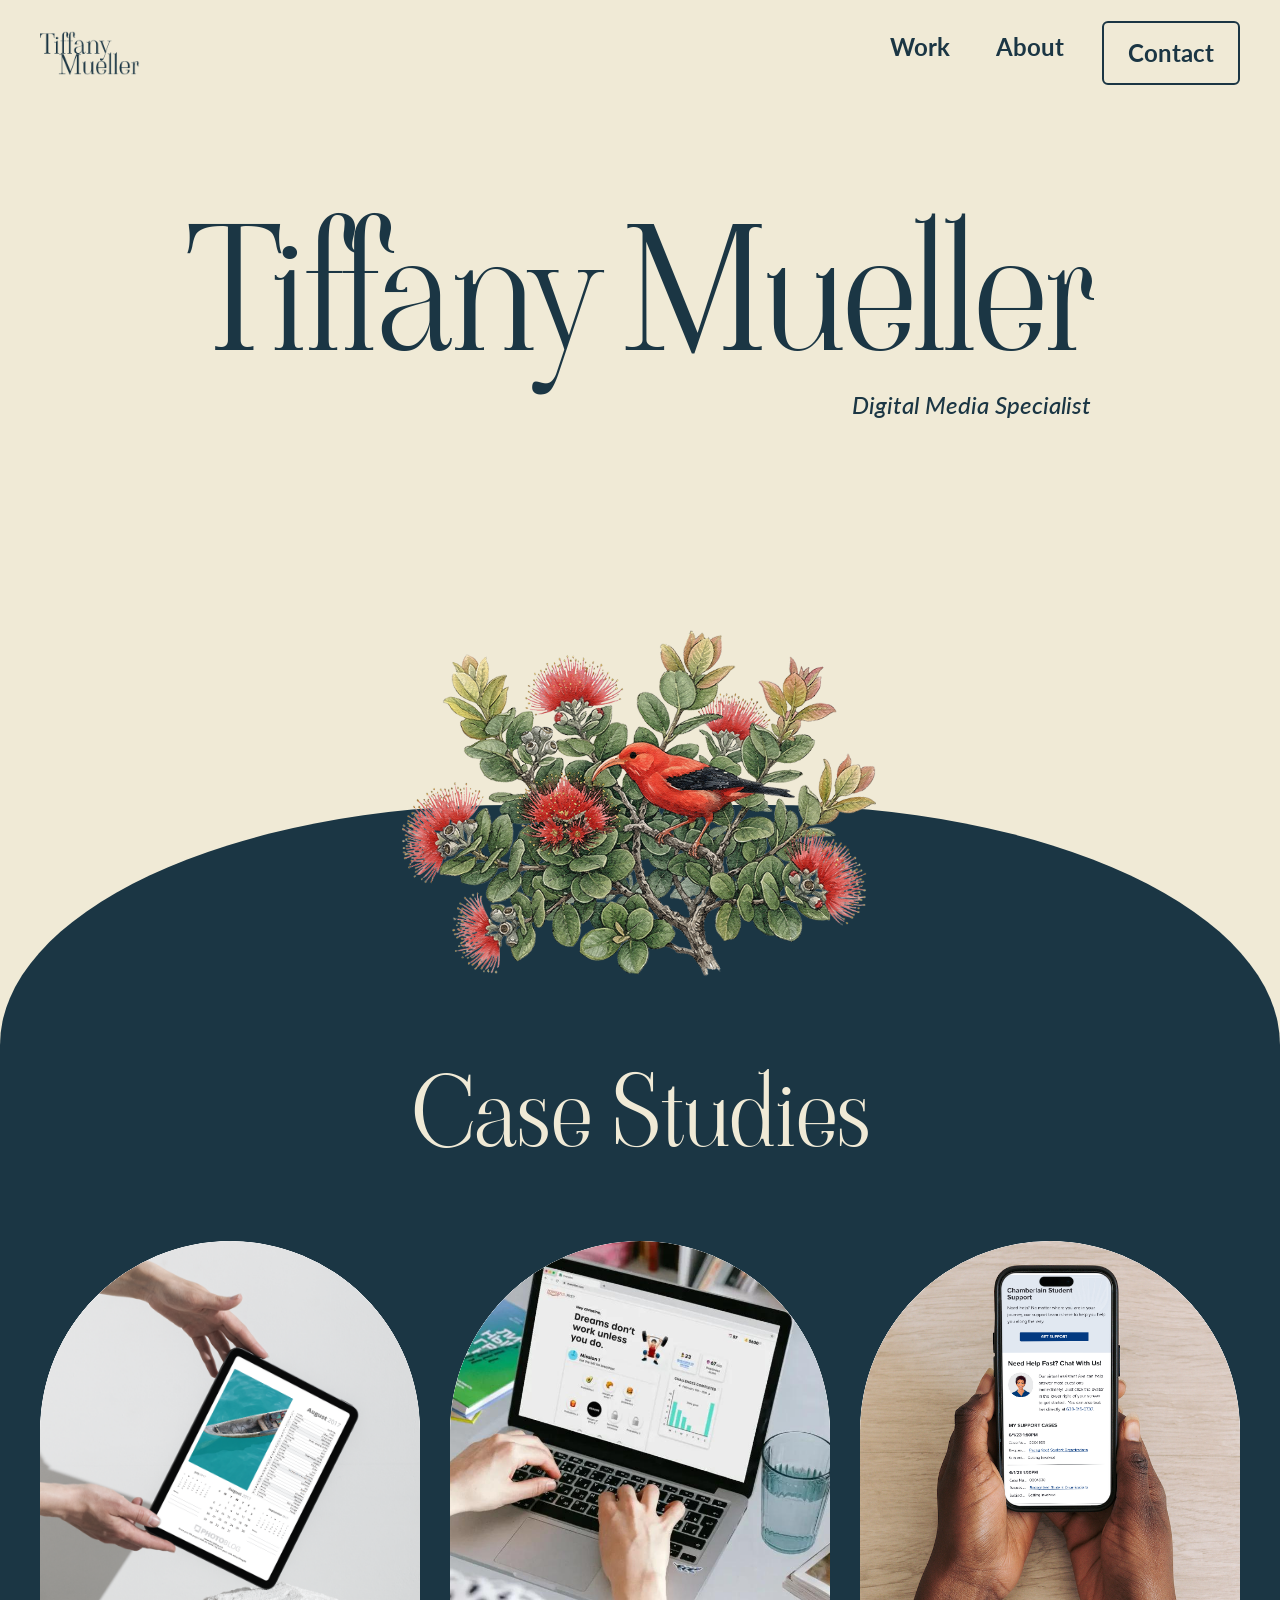
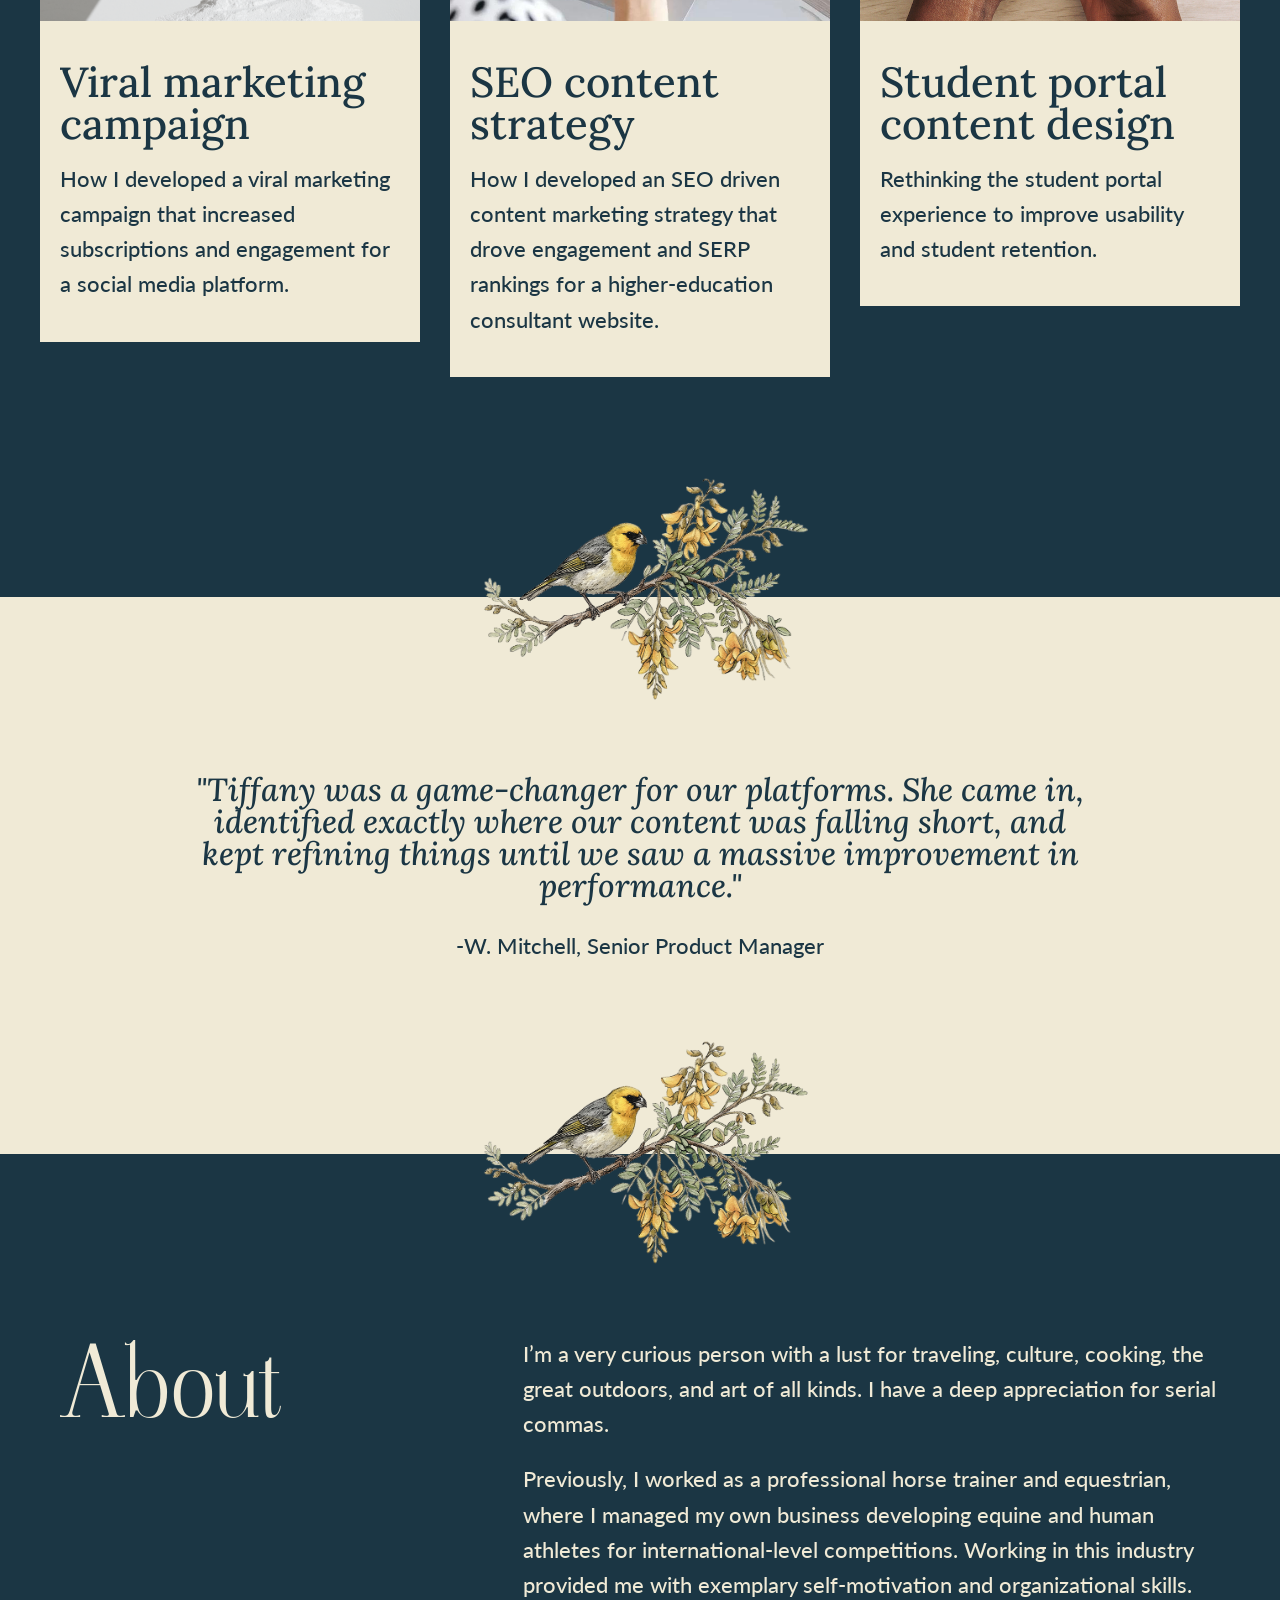
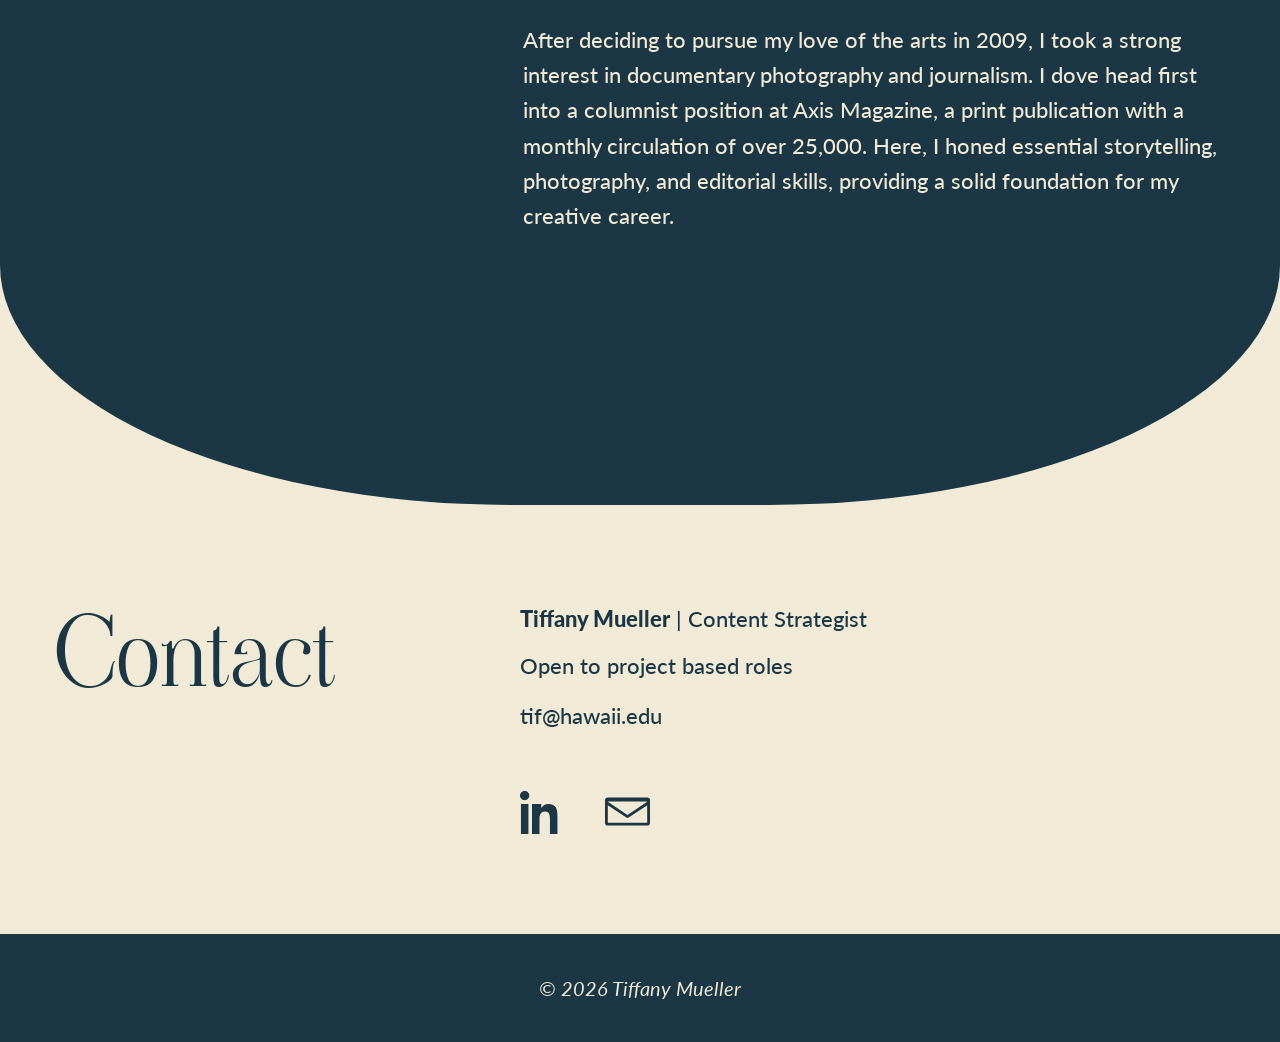
==== commit 0bf73de1: "updated about message" ====
--- a/index.html
+++ b/index.html
@@ -121,14 +121,13 @@
 
             <div class="col-lg-8 col-md-12 section-content-col">
                 <p>
-                    Data informs, empathy guides: As a content strategist, I've applied these principles
-                    to everything from content design projects for large-scale student portals to viral
-                    content marketing strategies for social media brands.
-                </p>
+                   I’m a very curious person with a lust for traveling, culture, cooking, the great outdoors, and art of all kinds. I have a deep appreciation for serial commas.</p>
 
-                <p>
-                    I love the big-picture work of building brand voices and content frameworks but I'm
-                    equally at home writing, designing, coding, testing, and iterating.
+<p>Previously, I worked as a professional horse trainer and equestrian, where I managed my own business developing equine and human athletes for international-level competitions. Working in this industry provided me with exemplary self-motivation and organizational skills.</p>
+
+<p>After deciding to pursue my love of the arts in 2009, I took a strong interest in documentary photography and journalism. I dove head first into a columnist position at Axis Magazine, a print publication with a monthly circulation of over 25,000. Here, I honed essential storytelling, photography, and editorial skills, providing a solid foundation for my creative career.</p>
+
+I’ve spent the last 13 years working on a range of projects from layout design, photography, graphic design, and writing. I love developing media and content strategies just as much as I enjoy rolling up my sleeves and creating.
                 </p>
             </div>
         </div>
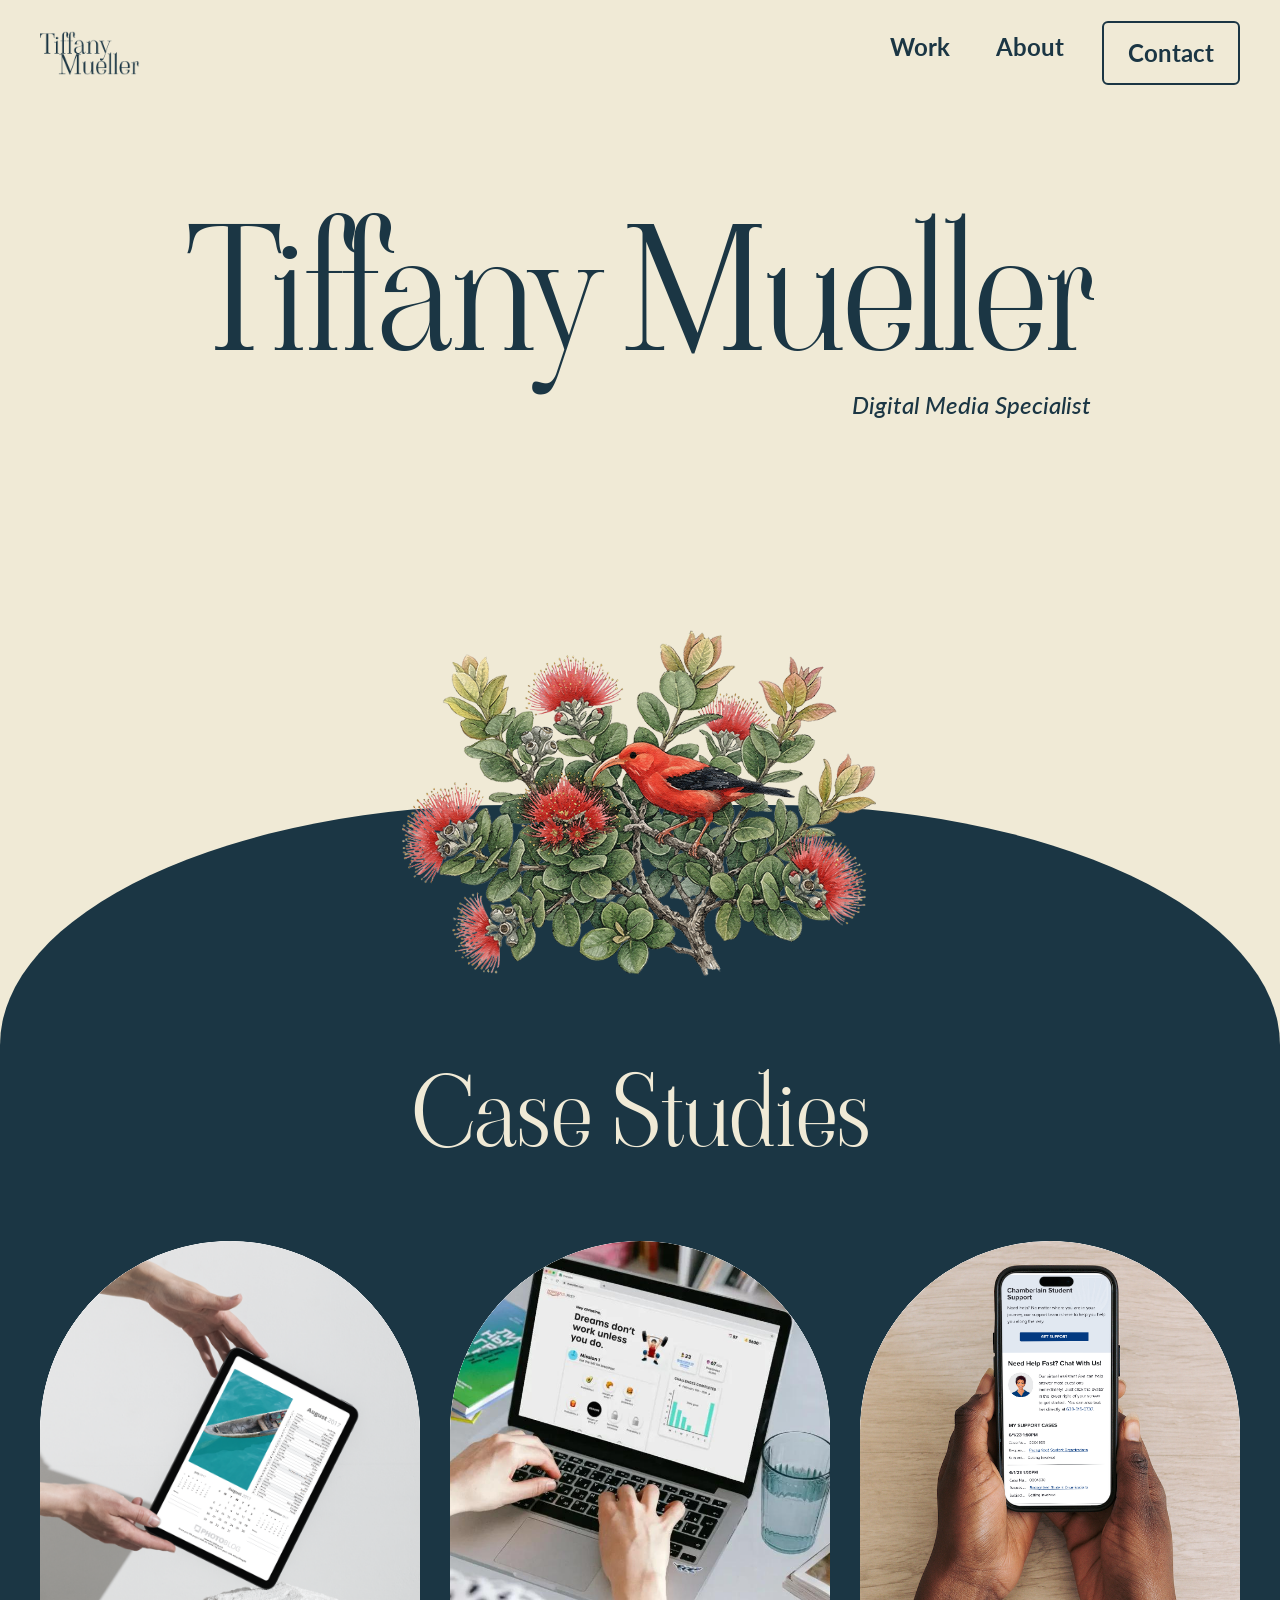
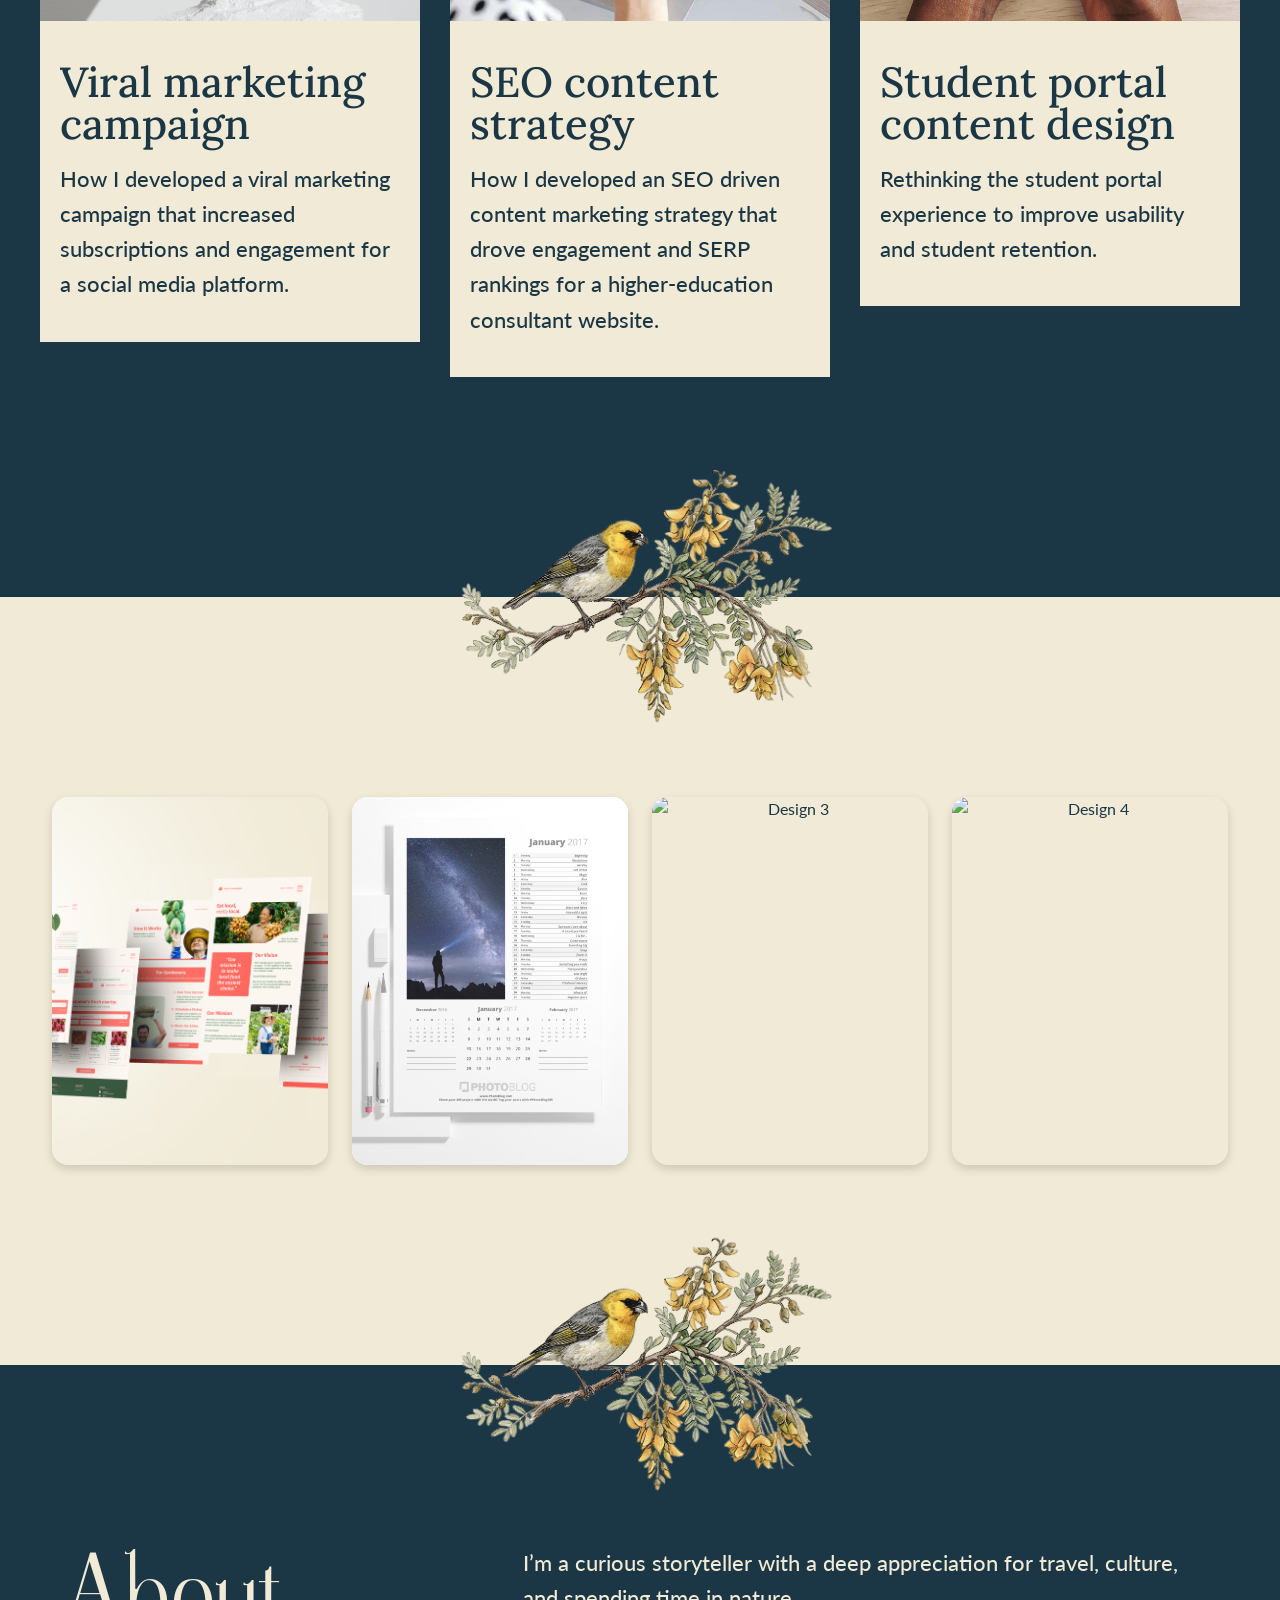
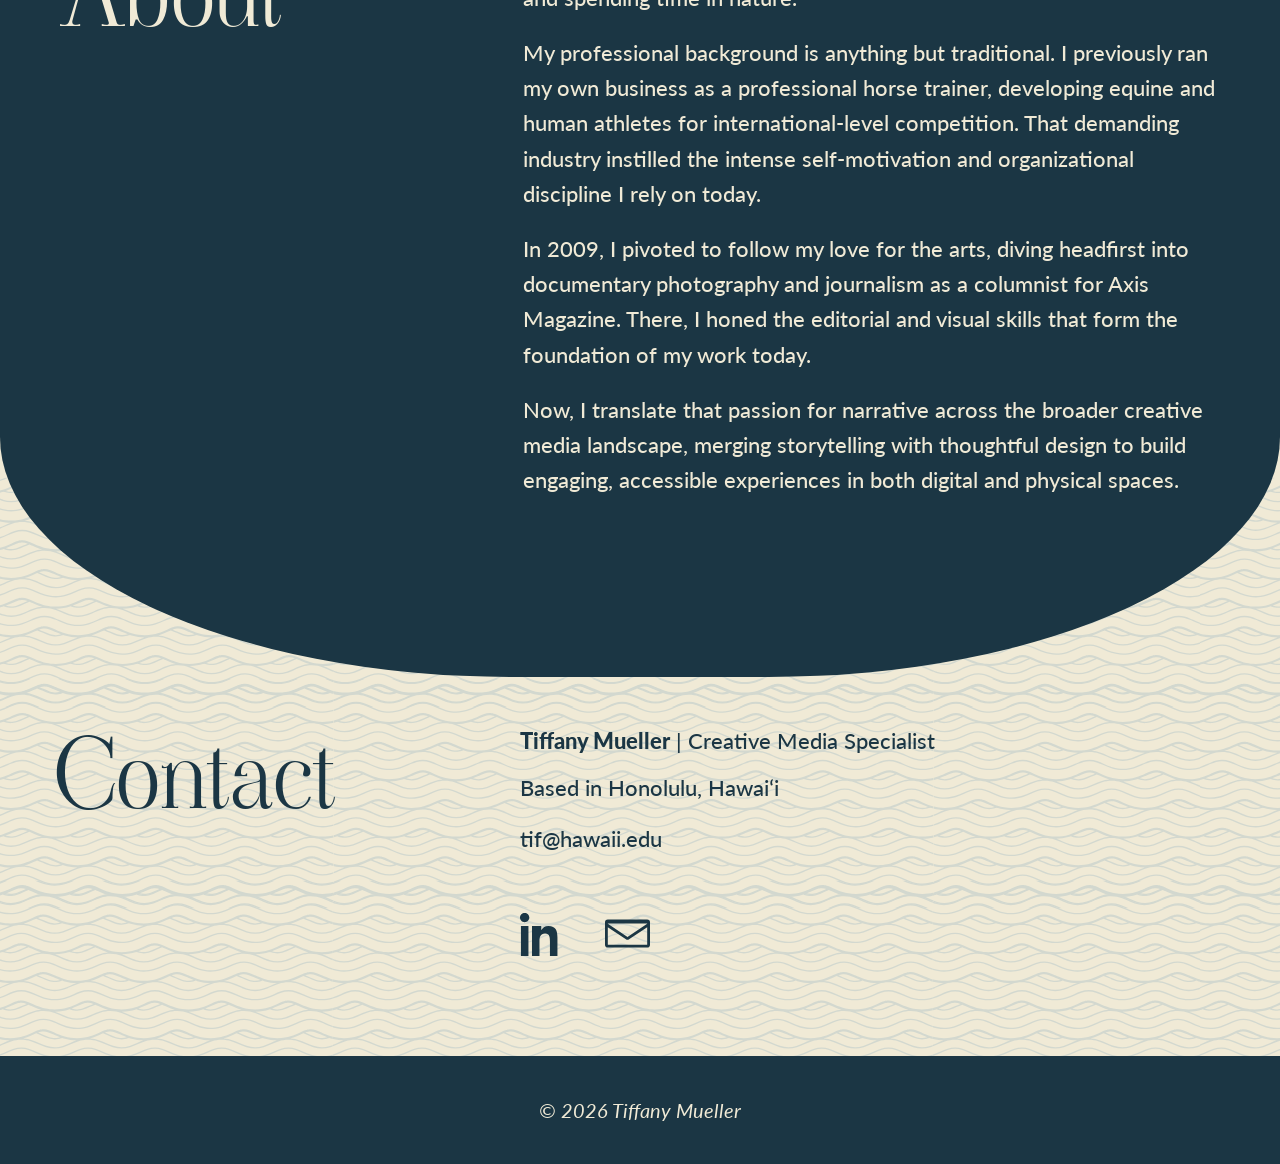
==== commit 764d6f71: "Updated copy" ====
--- a/index.html
+++ b/index.html
@@ -101,13 +101,139 @@
         </div>
      </section>
      <!-- End Projects Section -->
-     <!-- Start Testimonials Section -->
-     <section class="testimonials">
-            <img src="images/mamane-palila.png" alt="Floral motif" class="projects-flowers"><br><br><br><br>
-            <blockquote>"Tiffany was a game-changer for our platforms. She came in, identified exactly where our content was falling short, and kept refining things until we saw a massive improvement in performance."</blockquote>
-            <p class="testimonial-author">-W. Mitchell, Senior Product Manager</p>
-            <img src="images/mamane-palila.png" alt="Floral motif" class="testimonial-flowers">
-    </section>
+  <!-- Start Pop-Out Design Gallery Section -->
+<style>
+    /* Injected directly to bypass CSS caching issues */
+    .pop-card {
+        position: relative;
+        cursor: pointer;
+        transition: transform 0.4s ease;
+        z-index: 1;
+    }
+    .pop-image-wrap {
+        width: 100%;
+        aspect-ratio: 3 / 4;
+        border-radius: 16px;
+        overflow: hidden;
+        box-shadow: 0 4px 10px rgba(0,0,0,0.15);
+    }
+    .pop-image-wrap img {
+        width: 100%;
+        height: 100%;
+        object-fit: cover;
+        display: block;
+    }
+    .pop-info {
+        position: absolute;
+        bottom: 10px; 
+        /* The bulletproof centering trick */
+        left: 0; 
+        right: 0; 
+        margin: 0 auto; 
+        
+        width: 90%;
+        background-color: var(--honeydew, #F0EAD6);
+        padding: 20px 15px;
+        border-radius: 8px;
+        text-align: center; /* Ensures the text inside stays centered */
+        box-shadow: 0 15px 30px rgba(0,0,0,0.15);
+        opacity: 0; 
+        transition: all 0.4s ease;
+        pointer-events: none;
+    }
+    .pop-info h4 {
+        font-family: var(--font-lato);
+        font-size: 14px;
+        font-weight: 900;
+        color: var(--navy, #1B3644);
+        margin: 0 0 5px 0;
+        text-transform: uppercase;
+        letter-spacing: 1px;
+    }
+    .pop-info p {
+        font-family: var(--font-lato);
+        font-size: 12px;
+        color: var(--powder-blush, #5C6B5D);
+        margin: 0;
+    }
+    /* Hover Triggers */
+    .pop-card:hover {
+        z-index: 10;
+        transform: translateY(-15px); 
+    }
+    .pop-card:hover .pop-info {
+        opacity: 1; 
+        bottom: -30px; 
+        /* No transform needed here anymore! */
+    }
+</style>
+
+<section class="testimonials" id="designs" style="padding: 120px 20px 200px; overflow: visible; position: relative;">
+    
+    <!-- Pinned exactly to the top center edge of the section -->
+    <img src="images/mamane-palila.png" alt="Floral motif" class="projects-flowers" style="position: absolute; top: 0; left: 50%; transform: translate(-50%, -50%); margin-top: 0; z-index: 5;">
+    
+<div class="container" style="max-width: 1200px; position: relative; z-index: 10; margin-top: 80px;">
+        <div class="row gx-4 gy-5 justify-content-center">
+            
+            <!-- Card 1 -->
+            <div class="col-12 col-md-6 col-lg-3">
+                <div class="pop-card">
+                    <div class="pop-image-wrap">
+                        <img src="images/mahiai-Screen-Mockups.png" alt="Design 1">
+                    </div>
+                    <div class="pop-info">
+                        <h4>Web design</h4>
+                        <p>View Project Details</p>
+                    </div>
+                </div>
+            </div>
+            
+            <!-- Card 2 -->
+            <div class="col-12 col-md-6 col-lg-3">
+                <div class="pop-card">
+                    <div class="pop-image-wrap">
+                        <img src="images/PB-print-cal.svg" alt="Design 2">
+                    </div>
+                    <div class="pop-info">
+                        <h4>Web Layout</h4>
+                        <p>View Project Details</p>
+                    </div>
+                </div>
+            </div>
+            
+            <!-- Card 3 -->
+            <div class="col-12 col-md-6 col-lg-3">
+                <div class="pop-card">
+                    <div class="pop-image-wrap">
+                        <img src="https://placehold.co/600x800/1B3644/F0EAD6?text=Design+3" alt="Design 3">
+                    </div>
+                    <div class="pop-info">
+                        <h4>Typography</h4>
+                        <p>View Project Details</p>
+                    </div>
+                </div>
+            </div>
+            
+            <!-- Card 4 -->
+            <div class="col-12 col-md-6 col-lg-3">
+                <div class="pop-card">
+                    <div class="pop-image-wrap">
+                        <img src="https://placehold.co/600x800/283E4A/F0EAD6?text=Design+4" alt="Design 4">
+                    </div>
+                    <div class="pop-info">
+                        <h4>UI Components</h4>
+                        <p>View Project Details</p>
+                    </div>
+                </div>
+            </div>
+            
+        </div>
+    </div>
+    
+    <img src="images/mamane-palila.png" alt="Floral motif" class="testimonial-flowers" style="position: absolute; bottom: 0; left: 50%; transform: translate(-50%, 50%); margin-top: 0; z-index: 5;">
+</section>
+<!-- End Pop-Out Design Gallery Section -->
      <!-- End Testimonials Section -->
      <!-- Start About Section -->
      <!-- About Section -->
@@ -121,14 +247,13 @@
 
             <div class="col-lg-8 col-md-12 section-content-col">
                 <p>
-                   I’m a very curious person with a lust for traveling, culture, cooking, the great outdoors, and art of all kinds. I have a deep appreciation for serial commas.</p>
-
-<p>Previously, I worked as a professional horse trainer and equestrian, where I managed my own business developing equine and human athletes for international-level competitions. Working in this industry provided me with exemplary self-motivation and organizational skills.</p>
-
-<p>After deciding to pursue my love of the arts in 2009, I took a strong interest in documentary photography and journalism. I dove head first into a columnist position at Axis Magazine, a print publication with a monthly circulation of over 25,000. Here, I honed essential storytelling, photography, and editorial skills, providing a solid foundation for my creative career.</p>
-
-I’ve spent the last 13 years working on a range of projects from layout design, photography, graphic design, and writing. I love developing media and content strategies just as much as I enjoy rolling up my sleeves and creating.
-                </p>
+                I’m a curious storyteller with a deep appreciation for travel, culture, and spending time in nature.</p>
+
+<p>My professional background is anything but traditional. I previously ran my own business as a professional horse trainer, developing equine and human athletes for international-level competition. That demanding industry instilled the intense self-motivation and organizational discipline I rely on today.</p>
+
+<p>In 2009, I pivoted to follow my love for the arts, diving headfirst into documentary photography and journalism as a columnist for Axis Magazine. There, I honed the editorial and visual skills that form the foundation of my work today.</p>
+
+<p>Now, I translate that passion for narrative across the broader creative media landscape, merging storytelling with thoughtful design to build engaging, accessible experiences in both digital and physical spaces.
             </div>
         </div>
     </div>
@@ -144,10 +269,10 @@
 
             <div class="col-lg-8 col-md-12 section-content-col">
                 <p class="contact-name">
-                    <strong>Tiffany Mueller</strong> | Content Strategist
+                    <strong>Tiffany Mueller</strong> | Creative Media Specialist
                 </p>
 
-                <p>Open to project based roles</p>
+                <p>Based in Honolulu, Hawaiʻi</p>
 
                 <p class="contact-email">
                     <a href="mailto:tif@hawaii.edu">tif@hawaii.edu</a>
--- a/css/style.css
+++ b/css/style.css
@@ -132,12 +132,12 @@
 }
 
 .navbar-toggler {
-    color: var(--light-text) !important;
-    border-color: var(--light-text) !important;
+    color: var(--honeydew) !important;
+    border-color: var(--honeydew) !important;
 }
 
 .navbar-toggler-icon {
-    background-image: url("data:image/svg+xml,%3csvg xmlns='http://www.w3.org/2000/svg' viewBox='0 0 30 30'%3e%3cpath stroke='%23E0EFDA' stroke-linecap='round' stroke-miterlimit='10' stroke-width='2' d='M4 7h22M4 15h22M4 23h22'/%3e%3c/svg%3e") !important;
+    background-image: url("data:image/svg+xml,%3csvg xmlns='http://www.w3.org/2000/svg' viewBox='0 0 30 30'%3e%3cpath stroke='%231B3644' stroke-linecap='round' stroke-miterlimit='10' stroke-width='2' d='M4 7h22M4 15h22M4 23h22'/%3e%3c/svg%3e") !important;
 }
 
 /* ===== Hero Section ===== */
@@ -271,16 +271,11 @@
 
 /* ===== Testimonials Section Homepage===== */
 .testimonials {
-    background: linear-gradient(
-        to bottom,
-        var(--navy) 82%,
-        var(--navy) 18%,
-        var(--honeydew) 15%,
-        var(--honeydew) 81%
-    );
+    background: var(--navy); /* This applies your solid cream color */
     padding: 10px 80px;
     text-align: center;
     position: relative;
+    z-index: 10;
 }
 
 .testimonials blockquote {
@@ -358,10 +353,12 @@
 /* ===== About Section ===== */
 .about {
     background-color: var(--honeydew);
-    padding: 60px 50px 180px;
+    padding: 180px 50px 180px;
     text-align: left;
     overflow: hidden;
     border-radius: 0 0 40% 40% / 0 0 15rem 15rem;
+    /* Add z-index to ensure the curve sits on top */
+    z-index: 5; 
 }
 
 .about h2 {
@@ -381,8 +378,41 @@
 /* ===== Contact Section (All pages)===== */
 .contact {
     background-color: var(--navy);
-    padding: 100px 40px;
+    /* Increase top padding to push the text down safely */
+    padding: 250px 40px 100px; 
+    /* Pull the entire section up behind the About curve */
+    margin-top: -200px; 
+    /* Force it to layer underneath the About section */
+    z-index: 1; 
     text-align: left;
+}
+
+/* Creates the transparent repeating background layer */
+.contact::before {
+    content: "";
+    position: absolute;
+    top: 0;
+    left: 0;
+    width: 100%;
+    height: 100%;
+    background-image: url('../images/waves-bg.png'); /* Update with your actual file name */
+    background-repeat: repeat;
+    background-size: 600px 600px;
+    opacity: 0.15; /* Adjust transparency here: 0.0 is invisible, 1.0 is solid */
+    z-index: 0;
+    pointer-events: none; /* Prevents the invisible box from blocking link clicks */
+}
+
+/* Pulls the text and icons forward so they sit on top of the pattern */
+.contact .container {
+    position: relative;
+    z-index: 10; 
+}
+
+/* Pulls the text and icons forward so they sit on top of the pattern */
+.contact .container {
+    position: relative;
+    z-index: 10; 
 }
 
 .contact h2 {
@@ -638,9 +668,10 @@
         padding: 60px 20px 200px;
     }
 
+    .projects-flowers,
     .testimonial-flowers {
-        margin-bottom: -30px;
-        position: relative;
+        width: min(70vw, 250px) !important; /* Prevents them from shrinking too much */
+        margin: 0 !important; /* Clears any lingering mobile margins */
     }
 
     .hero-title-group {
@@ -668,15 +699,27 @@
     }
 
     .projects {
-    padding: 200px 20px 60px;
-}
-
-    .contact {
-        padding: 32px 20px 60px;
+    padding: 200px 20px 160px;
+}
+
+   .contact {
+        /* Increased top padding by 150px to account for the tuck */
+        padding: 182px 20px 60px; 
+        margin-top: -150px;
     }
 
     .about {
-        padding: 0px 20px 120px;
+        padding: 120px 20px 120px;
+    }
+
+    /* Scales down the hardcoded HTML gaps for mobile */
+    #designs {
+        padding-top: 60px !important;
+        padding-bottom: 120px !important;
+    }
+    
+    #designs .container {
+        margin-top: 40px !important;
     }
 
     .projects h2,
@@ -733,4 +776,5 @@
         margin: -20px auto 0;
 
     }
+
 }
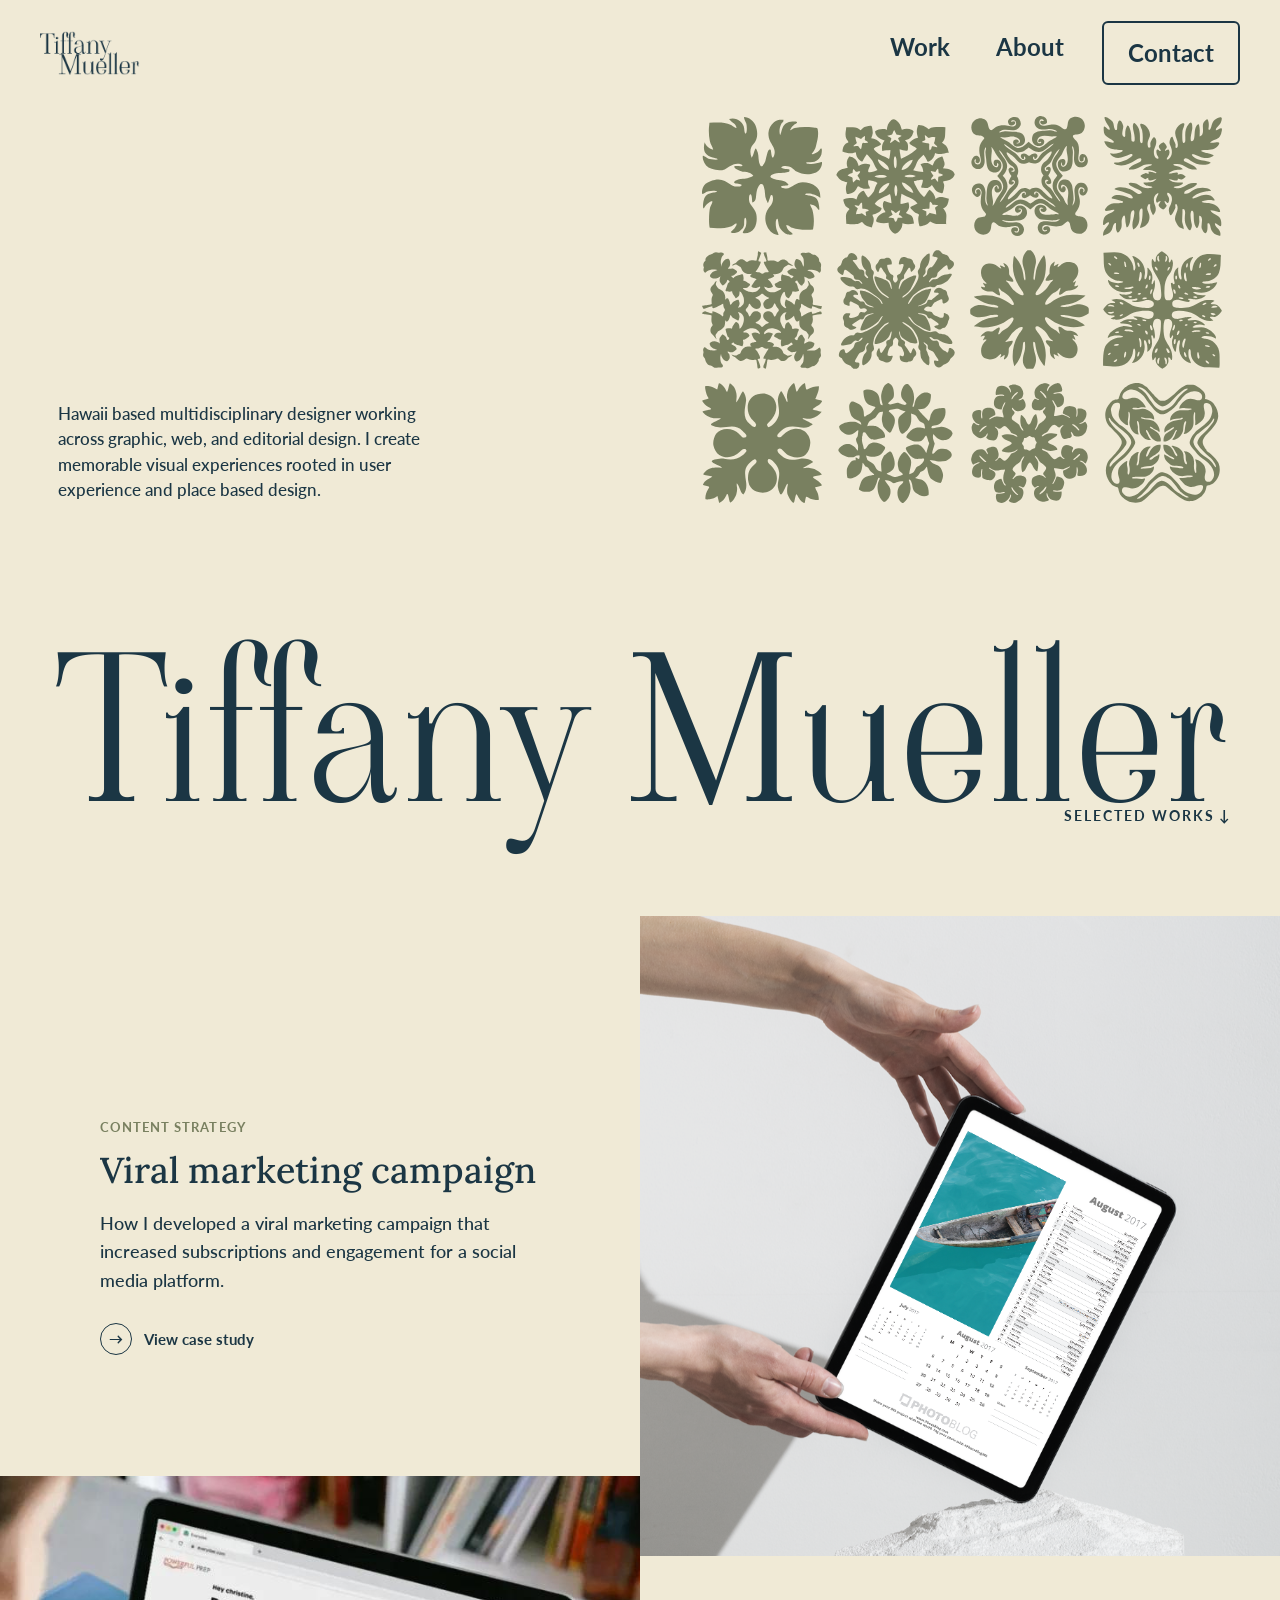
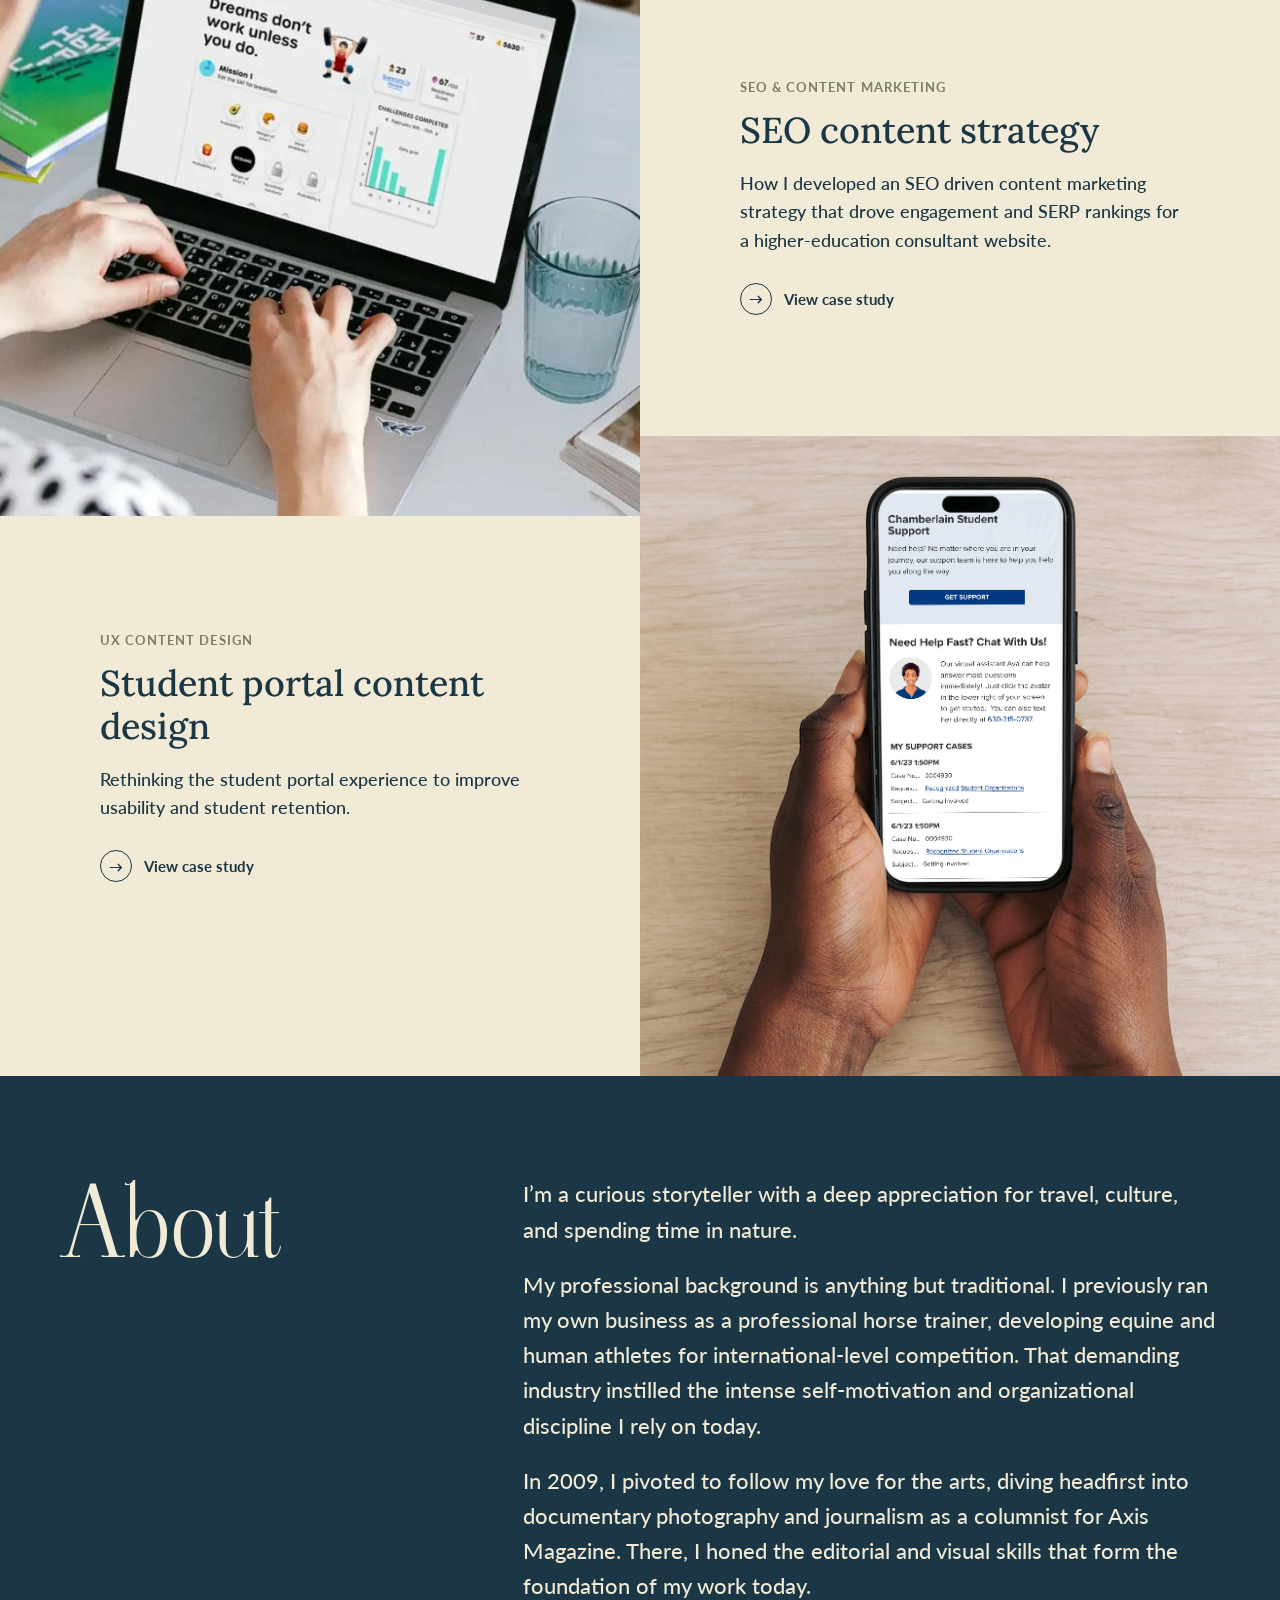
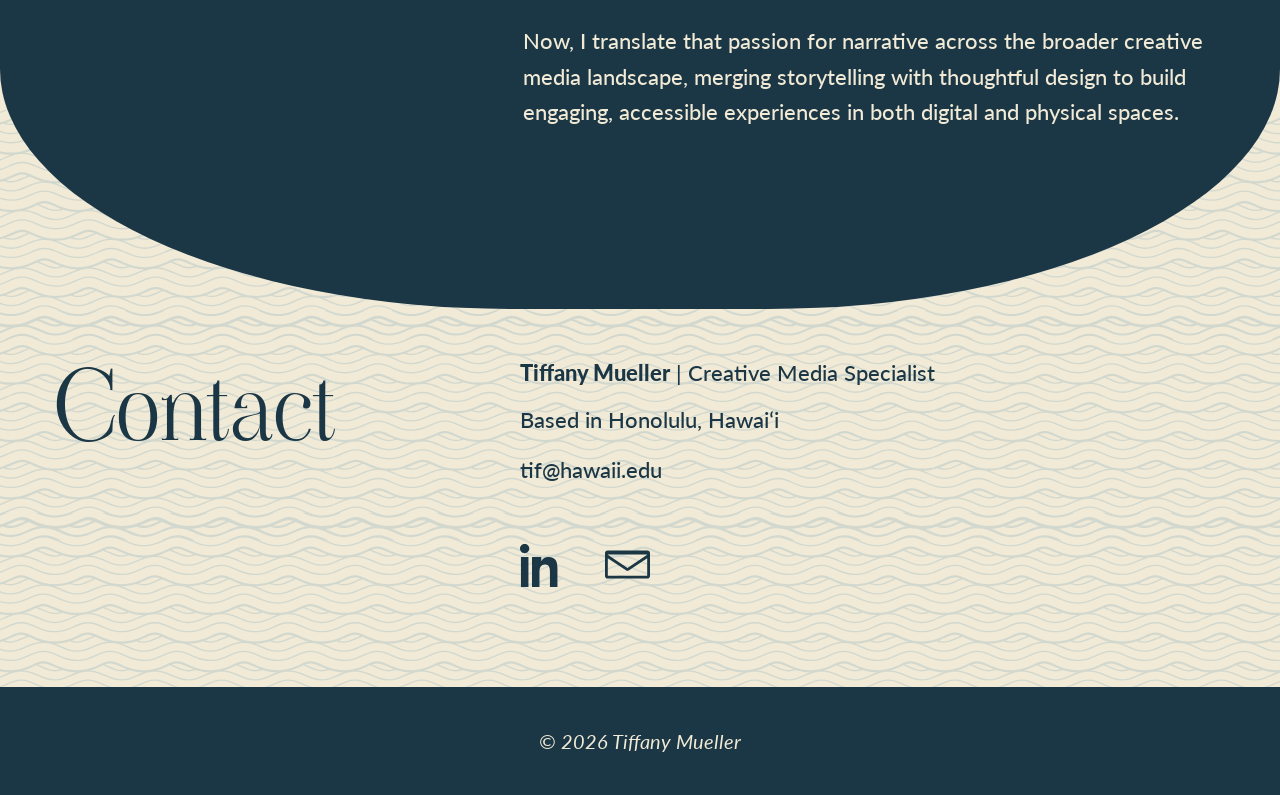
==== commit 511202bb: "Updated layout; revised hero, grid alignment, case study cards updated." ====
--- a/index.html
+++ b/index.html
@@ -2,14 +2,14 @@
 <html lang="en">
 <head>
     <!-- Google tag (gtag.js) -->
-<script async src="https://www.googletagmanager.com/gtag/js?id=G-T741DBF6GB"></script>
-<script>
-  window.dataLayer = window.dataLayer || [];
-  function gtag(){dataLayer.push(arguments);}
-  gtag('js', new Date());
-
-  gtag('config', 'G-T741DBF6GB');
-</script>
+    <script async src="https://www.googletagmanager.com/gtag/js?id=G-T741DBF6GB"></script>
+    <script>
+      window.dataLayer = window.dataLayer || [];
+      function gtag(){dataLayer.push(arguments);}
+      gtag('js', new Date());
+
+      gtag('config', 'G-T741DBF6GB');
+    </script>
     <!-- REQUIRED: Meta Tags -->
     <meta charset="UTF-8">
     <meta name="viewport" content="width=device-width, initial-scale=1.0">
@@ -20,288 +20,214 @@
     <!-- REQUIRED: Your Custom CSS-->
     <link rel="stylesheet" href="css/style.css">
     <!-- REQUIRED: Google Font API -->
-
     <link href="https://fonts.googleapis.com/css2?family=Viaoda+Libre&display=swap" rel="stylesheet">
     <link href="https://fonts.googleapis.com/css2?family=Lora:wght@500&display=swap" rel="stylesheet">
     <link href="https://fonts.googleapis.com/css2?family=Lato:wght@400;500;700;900&display=swap" rel="stylesheet">
 </head>
 <body>
-    <!-- Content will go here -->
     <!-- Start Header Section -->
-<header class="navbar-header">
-    <nav class="navbar navbar-expand-lg navbar-custom">
-        <!-- Logo -->
-        <a class="navbar-brand" href="https://tif-cm.github.io/portfolio"><img src="images/Tiffany Mueller.png" alt="Tiffany Mueller Logo" class="logo"></a> 
-        <button class="navbar-toggler" type="button" data-bs-toggle="collapse" data-bs-target="#navbarNav"
-            aria-controls="navbarNav" aria-expanded="false" aria-label="Toggle navigation">
-            <span class="navbar-toggler-icon"></span>
-        </button>
-        <div class="collapse navbar-collapse" id="navbarNav">
-            <ul class="navbar-nav ms-auto text-end">
-                <!-- Menu Links -->
-                <li class="nav-item"><a class="nav-link" href="#work">Work</a></li>
-                <li class="nav-item"><a class="nav-link" href="#about">About</a></li>
-                <li class="nav-item d-lg-none"><a class="nav-link" href="#contact">Contact</a></li>
-            </ul>
-        </div>
-        <a class="nav-link contact-btn" href="mailto:tif@hawaii.edu">Contact</a>
-    </nav>
-</header>
+    <header class="navbar-header">
+        <nav class="navbar navbar-expand-lg navbar-custom">
+            <!-- Logo -->
+            <a class="navbar-brand" href="https://tif-cm.github.io/portfolio"><img src="images/Tiffany Mueller.png" alt="Tiffany Mueller Logo" class="logo"></a>
+            <button class="navbar-toggler" type="button" data-bs-toggle="collapse" data-bs-target="#navbarNav"
+                aria-controls="navbarNav" aria-expanded="false" aria-label="Toggle navigation">
+                <span class="navbar-toggler-icon"></span>
+            </button>
+            <div class="collapse navbar-collapse" id="navbarNav">
+                <ul class="navbar-nav ms-auto text-end">
+                    <!-- Menu Links -->
+                    <li class="nav-item"><a class="nav-link" href="#work">Work</a></li>
+                    <li class="nav-item"><a class="nav-link" href="#about">About</a></li>
+                    <li class="nav-item d-lg-none"><a class="nav-link" href="#contact">Contact</a></li>
+                </ul>
+            </div>
+            <a class="nav-link contact-btn" href="mailto:tif@hawaii.edu">Contact</a>
+        </nav>
+    </header>
+    <!-- End Header Section -->
+
     <!-- Start Hero Section -->
-     <section class="hero" id="hero">
-        <div class="hero-title-group">
-    <h1>Tiffany Mueller</h1>
-    <p class="subtitle">Digital Media Specialist</p>
-</div>
-        <img src="images/ohia-iiwi.png" alt="Floral motif" class="hero-flowers">
-     </section>
-     <!-- End Hero Section -->
-     <!-- Start Projects Section -->
-     <section class="projects" id="work">
-        <h2>Case Studies</h2>
-        <div class="case-studies-container">
-            <!-- Start card 1 -->
-             <div class="case-card">
-                 <div class="card-image-wrapper">
-                   <img src="images/PB-strategy-card-thumb.svg" class="card-image" alt="case study placeholder">
-                 </div>
-                 <div class="card-body">
-                     <h3 class="card-title">Viral marketing campaign</h3>
-                     <a href="viral-content-strategy.html" class="stretched-link"></a>
-                     <p class="card-text">How I developed a viral marketing campaign that increased subscriptions and engagement for a social media platform.</p>
-                 </div>
-             </div>
-            <!-- End card 1 -->
-
-             <!-- Start card 2 -->
-             <div class="case-card">
-                 <div class="card-image-wrapper">
-                   <img src="images/PP-case-study-card-thumb.svg" class="card-image" alt="case study placeholder">
-                 </div>
-                 <div class="card-body">
-                     <h3 class="card-title">SEO content strategy</h3>
-                     <a href="seo-content-strategy-education-test-prep.html" class="stretched-link"></a>
-                     <p class="card-text">How I developed an SEO driven content marketing strategy that drove engagement and SERP rankings for a higher-education consultant website.</p>
-                 </div>
-             </div>
-            <!-- End card 2 -->
-
-             <!-- Start card 3 -->
-             <div class="case-card">
-                 <div class="card-image-wrapper">
-                   <img src="images/Chamberlain-case-study-thumbnail.svg" class="card-image" alt="case study placeholder">
-                 </div>
-                 <div class="card-body">
-                     <h3 class="card-title">Student portal content design</h3>
-                     <a href="student-portal-content-design-edtech.html" class="stretched-link"></a>
-                     <p class="card-text">Rethinking the student portal experience to improve usability and student retention.</p>
-                 </div>
-             </div>
-            <!-- End card 3 -->
-        </div>
-     </section>
-     <!-- End Projects Section -->
-  <!-- Start Pop-Out Design Gallery Section -->
-<style>
-    /* Injected directly to bypass CSS caching issues */
-    .pop-card {
-        position: relative;
-        cursor: pointer;
-        transition: transform 0.4s ease;
-        z-index: 1;
-    }
-    .pop-image-wrap {
-        width: 100%;
-        aspect-ratio: 3 / 4;
-        border-radius: 16px;
-        overflow: hidden;
-        box-shadow: 0 4px 10px rgba(0,0,0,0.15);
-    }
-    .pop-image-wrap img {
-        width: 100%;
-        height: 100%;
-        object-fit: cover;
-        display: block;
-    }
-    .pop-info {
-        position: absolute;
-        bottom: 10px; 
-        /* The bulletproof centering trick */
-        left: 0; 
-        right: 0; 
-        margin: 0 auto; 
-        
-        width: 90%;
-        background-color: var(--honeydew, #F0EAD6);
-        padding: 20px 15px;
-        border-radius: 8px;
-        text-align: center; /* Ensures the text inside stays centered */
-        box-shadow: 0 15px 30px rgba(0,0,0,0.15);
-        opacity: 0; 
-        transition: all 0.4s ease;
-        pointer-events: none;
-    }
-    .pop-info h4 {
-        font-family: var(--font-lato);
-        font-size: 14px;
-        font-weight: 900;
-        color: var(--navy, #1B3644);
-        margin: 0 0 5px 0;
-        text-transform: uppercase;
-        letter-spacing: 1px;
-    }
-    .pop-info p {
-        font-family: var(--font-lato);
-        font-size: 12px;
-        color: var(--powder-blush, #5C6B5D);
-        margin: 0;
-    }
-    /* Hover Triggers */
-    .pop-card:hover {
-        z-index: 10;
-        transform: translateY(-15px); 
-    }
-    .pop-card:hover .pop-info {
-        opacity: 1; 
-        bottom: -30px; 
-        /* No transform needed here anymore! */
-    }
-</style>
-
-<section class="testimonials" id="designs" style="padding: 120px 20px 200px; overflow: visible; position: relative;">
-    
-    <!-- Pinned exactly to the top center edge of the section -->
-    <img src="images/mamane-palila.png" alt="Floral motif" class="projects-flowers" style="position: absolute; top: 0; left: 50%; transform: translate(-50%, -50%); margin-top: 0; z-index: 5;">
-    
-<div class="container" style="max-width: 1200px; position: relative; z-index: 10; margin-top: 80px;">
-        <div class="row gx-4 gy-5 justify-content-center">
-            
-            <!-- Card 1 -->
-            <div class="col-12 col-md-6 col-lg-3">
-                <div class="pop-card">
-                    <div class="pop-image-wrap">
-                        <img src="images/mahiai-Screen-Mockups.png" alt="Design 1">
-                    </div>
-                    <div class="pop-info">
-                        <h4>Web design</h4>
-                        <p>View Project Details</p>
-                    </div>
-                </div>
-            </div>
-            
-            <!-- Card 2 -->
-            <div class="col-12 col-md-6 col-lg-3">
-                <div class="pop-card">
-                    <div class="pop-image-wrap">
-                        <img src="images/PB-print-cal.svg" alt="Design 2">
-                    </div>
-                    <div class="pop-info">
-                        <h4>Web Layout</h4>
-                        <p>View Project Details</p>
-                    </div>
-                </div>
-            </div>
-            
-            <!-- Card 3 -->
-            <div class="col-12 col-md-6 col-lg-3">
-                <div class="pop-card">
-                    <div class="pop-image-wrap">
-                        <img src="https://placehold.co/600x800/1B3644/F0EAD6?text=Design+3" alt="Design 3">
-                    </div>
-                    <div class="pop-info">
-                        <h4>Typography</h4>
-                        <p>View Project Details</p>
-                    </div>
-                </div>
-            </div>
-            
-            <!-- Card 4 -->
-            <div class="col-12 col-md-6 col-lg-3">
-                <div class="pop-card">
-                    <div class="pop-image-wrap">
-                        <img src="https://placehold.co/600x800/283E4A/F0EAD6?text=Design+4" alt="Design 4">
-                    </div>
-                    <div class="pop-info">
-                        <h4>UI Components</h4>
-                        <p>View Project Details</p>
-                    </div>
-                </div>
-            </div>
-            
-        </div>
-    </div>
-    
-    <img src="images/mamane-palila.png" alt="Floral motif" class="testimonial-flowers" style="position: absolute; bottom: 0; left: 50%; transform: translate(-50%, 50%); margin-top: 0; z-index: 5;">
-</section>
-<!-- End Pop-Out Design Gallery Section -->
-     <!-- End Testimonials Section -->
-     <!-- Start About Section -->
-     <!-- About Section -->
-<!-- About Section -->
-<section class="about" id="about">
-    <div class="container">
-        <div class="row align-items-start section-split">
-            <div class="col-lg-4 col-md-12 section-title-col">
-                <h2>About</h2>
-            </div>
-
-            <div class="col-lg-8 col-md-12 section-content-col">
-                <p>
-                I’m a curious storyteller with a deep appreciation for travel, culture, and spending time in nature.</p>
-
-<p>My professional background is anything but traditional. I previously ran my own business as a professional horse trainer, developing equine and human athletes for international-level competition. That demanding industry instilled the intense self-motivation and organizational discipline I rely on today.</p>
-
-<p>In 2009, I pivoted to follow my love for the arts, diving headfirst into documentary photography and journalism as a columnist for Axis Magazine. There, I honed the editorial and visual skills that form the foundation of my work today.</p>
-
-<p>Now, I translate that passion for narrative across the broader creative media landscape, merging storytelling with thoughtful design to build engaging, accessible experiences in both digital and physical spaces.
-            </div>
-        </div>
-    </div>
-</section>
-
-<!-- Contact Section -->
-<section class="contact" id="contact">
-    <div class="container">
-        <div class="row align-items-start section-split">
-            <div class="col-lg-4 col-md-12 section-title-col">
-                <h2>Contact</h2>
-            </div>
-
-            <div class="col-lg-8 col-md-12 section-content-col">
-                <p class="contact-name">
-                    <strong>Tiffany Mueller</strong> | Creative Media Specialist
-                </p>
-
-                <p>Based in Honolulu, Hawaiʻi</p>
-
-                <p class="contact-email">
-                    <a href="mailto:tif@hawaii.edu">tif@hawaii.edu</a>
-                </p>
-
-                <div class="social-icons">
-    <a href="https://www.linkedin.com/in/itsmetiffany/" class="social-icon" target="_blank" rel="noopener noreferrer" aria-label="LinkedIn" >
-        <svg viewBox="0 0 24 24" aria-hidden="true">
-            <path d="M4.98 3.5C4.98 4.88 3.86 6 2.48 6S0 4.88 0 3.5 1.12 1 2.48 1s2.5 1.12 2.5 2.5zM.5 8h4V24h-4V8zm7 0h3.83v2.18h.05c.53-1.01 1.84-2.18 3.79-2.18 4.05 0 4.8 2.67 4.8 6.13V24h-4v-7.8c0-1.86-.03-4.25-2.59-4.25-2.59 0-2.99 2.02-2.99 4.11V24h-4V8z"></path>
-        </svg>
-    </a>
-
-    <a href="mailto:tif@hawaii.edu" class="social-icon" aria-label="Email">
-        <svg viewBox="0 0 24 24" aria-hidden="true">
-            <path d="M1.5 4.5h21a1.5 1.5 0 0 1 1.5 1.5v12a1.5 1.5 0 0 1-1.5 1.5h-21A1.5 1.5 0 0 1 0 18V6a1.5 1.5 0 0 1 1.5-1.5zm0 2.1v.2l10.5 7 10.5-7v-.2h-21zm21 2l-9.67 6.45a1.5 1.5 0 0 1-1.66 0L1.5 8.6V18h21V8.6z"></path>
-        </svg>
-    </a>
-</div>
-            </div>
-        </div>
-    </div>
-</section>
-     <!-- End Contact Section -->
-     <!-- Start Footer-->
-     <section class="footer">
+    <section class="hero" id="hero">
+        <div class="hero-top">
+            <p class="hero-bio">
+                Hawaii based multidisciplinary designer working across graphic, web, and editorial design. I create memorable visual experiences rooted in user experience and place based design.
+            </p>
+
+            <!-- 4x3 Interactive Quilt Motif Grid -->
+            <div class="quilt-grid" aria-hidden="true">
+                <!-- Row 1 -->
+                <div class="quilt-tile motif-protea hover-primary"></div>
+                <div class="quilt-tile motif-hoya hover-secondary spin"></div>
+                <div class="quilt-tile motif-hee hover-primary"></div>
+                <div class="quilt-tile motif-fern hover-secondary spin-alt"></div>
+
+                <!-- Row 2 -->
+                <div class="quilt-tile motif-apapane hover-secondary"></div>
+                <div class="quilt-tile motif-puakinikini hover-primary spin"></div>
+                <div class="quilt-tile motif-torch-ginger hover-primary"></div>
+                <div class="quilt-tile motif-monstera hover-secondary spin-alt"></div>
+
+                <!-- Row 3 -->
+                <div class="quilt-tile motif-ulu hover-primary spin"></div>
+                <div class="quilt-tile motif-ti hover-secondary"></div>
+                <div class="quilt-tile motif-hibiscus hover-primary"></div>
+                <div class="quilt-tile motif-heliconia hover-secondary spin-alt"></div>
+            </div>
+        </div>
+
+        <div class="hero-bottom">
+            <h1>Tiffany Mueller</h1>
+            <a href="#work" class="hero-scroll-link">SELECTED WORKS ↓</a>
+        </div>
+    </section>
+    <!-- End Hero Section -->
+
+    <!-- Start Projects Section -->
+    <section class="projects" id="work">
+        <div class="case-studies-grid">
+            <!-- Case Study 1 (Copy Left, Image Right) -->
+            <article class="case-row">
+                <div class="case-copy">
+                    <div class="case-copy-inner">
+                        <span class="case-eyebrow">Content Strategy</span>
+                        <h3 class="case-title">Viral marketing campaign</h3>
+                        <p class="case-desc">How I developed a viral marketing campaign that increased subscriptions and engagement for a social media platform.</p>
+                        <a href="viral-content-strategy.html" class="case-link">
+                            <span class="case-link-circle" aria-hidden="true">→</span>
+                            View case study
+                        </a>
+                    </div>
+                </div>
+                <a href="viral-content-strategy.html" class="case-media">
+                    <img src="images/PB-strategy-card-thumb.svg" alt="Viral marketing campaign case study">
+                </a>
+            </article>
+
+            <!-- Case Study 2 (Image Left, Copy Right) -->
+            <article class="case-row case-row--reverse">
+                <div class="case-copy">
+                    <div class="case-copy-inner">
+                        <span class="case-eyebrow">SEO &amp; Content Marketing</span>
+                        <h3 class="case-title">SEO content strategy</h3>
+                        <p class="case-desc">How I developed an SEO driven content marketing strategy that drove engagement and SERP rankings for a higher-education consultant website.</p>
+                        <a href="seo-content-strategy-education-test-prep.html" class="case-link">
+                            <span class="case-link-circle" aria-hidden="true">→</span>
+                            View case study
+                        </a>
+                    </div>
+                </div>
+                <a href="seo-content-strategy-education-test-prep.html" class="case-media">
+                    <img src="images/PP-case-study-card-thumb.svg" alt="SEO content strategy case study">
+                </a>
+            </article>
+
+            <!-- Case Study 3 (Copy Left, Image Right) -->
+            <article class="case-row">
+                <div class="case-copy">
+                    <div class="case-copy-inner">
+                        <span class="case-eyebrow">UX Content Design</span>
+                        <h3 class="case-title">Student portal content design</h3>
+                        <p class="case-desc">Rethinking the student portal experience to improve usability and student retention.</p>
+                        <a href="student-portal-content-design-edtech.html" class="case-link">
+                            <span class="case-link-circle" aria-hidden="true">→</span>
+                            View case study
+                        </a>
+                    </div>
+                </div>
+                <a href="student-portal-content-design-edtech.html" class="case-media">
+                    <img src="images/Chamberlain-case-study-thumbnail.svg" alt="Student portal content design case study">
+                </a>
+            </article>
+        </div>
+    </section>
+    <!-- End Projects Section -->
+
+   
+    <!-- Start About Section -->
+    <section class="about" id="about">
+        <div class="container">
+            <div class="row align-items-start section-split">
+                <div class="col-lg-4 col-md-12 section-title-col">
+                    <h2>About</h2>
+                </div>
+
+                <div class="col-lg-8 col-md-12 section-content-col">
+                    <p>I’m a curious storyteller with a deep appreciation for travel, culture, and spending time in nature.</p>
+
+                    <p>My professional background is anything but traditional. I previously ran my own business as a professional horse trainer, developing equine and human athletes for international-level competition. That demanding industry instilled the intense self-motivation and organizational discipline I rely on today.</p>
+
+                    <p>In 2009, I pivoted to follow my love for the arts, diving headfirst into documentary photography and journalism as a columnist for Axis Magazine. There, I honed the editorial and visual skills that form the foundation of my work today.</p>
+
+                    <p>Now, I translate that passion for narrative across the broader creative media landscape, merging storytelling with thoughtful design to build engaging, accessible experiences in both digital and physical spaces.</p>
+                </div>
+            </div>
+        </div>
+    </section>
+    <!-- End About Section -->
+
+    <!-- Start Contact Section -->
+    <section class="contact" id="contact">
+        <div class="container">
+            <div class="row align-items-start section-split">
+                <div class="col-lg-4 col-md-12 section-title-col">
+                    <h2>Contact</h2>
+                </div>
+
+                <div class="col-lg-8 col-md-12 section-content-col">
+                    <p class="contact-name">
+                        <strong>Tiffany Mueller</strong> | Creative Media Specialist
+                    </p>
+
+                    <p>Based in Honolulu, Hawaiʻi</p>
+
+                    <p class="contact-email">
+                        <a href="mailto:tif@hawaii.edu">tif@hawaii.edu</a>
+                    </p>
+
+                    <div class="social-icons">
+                        <a href="https://www.linkedin.com/in/itsmetiffany/" class="social-icon" target="_blank" rel="noopener noreferrer" aria-label="LinkedIn">
+                            <svg viewBox="0 0 24 24" aria-hidden="true">
+                                <path d="M4.98 3.5C4.98 4.88 3.86 6 2.48 6S0 4.88 0 3.5 1.12 1 2.48 1s2.5 1.12 2.5 2.5zM.5 8h4V24h-4V8zm7 0h3.83v2.18h.05c.53-1.01 1.84-2.18 3.79-2.18 4.05 0 4.8 2.67 4.8 6.13V24h-4v-7.8c0-1.86-.03-4.25-2.59-4.25-2.59 0-2.99 2.02-2.99 4.11V24h-4V8z"></path>
+                            </svg>
+                        </a>
+
+                        <a href="mailto:tif@hawaii.edu" class="social-icon" aria-label="Email">
+                            <svg viewBox="0 0 24 24" aria-hidden="true">
+                                <path d="M1.5 4.5h21a1.5 1.5 0 0 1 1.5 1.5v12a1.5 1.5 0 0 1-1.5 1.5h-21A1.5 1.5 0 0 1 0 18V6a1.5 1.5 0 0 1 1.5-1.5zm0 2.1v.2l10.5 7 10.5-7v-.2h-21zm21 2l-9.67 6.45a1.5 1.5 0 0 1-1.66 0L1.5 8.6V18h21V8.6z"></path>
+                            </svg>
+                        </a>
+                    </div>
+                </div>
+            </div>
+        </div>
+    </section>
+    <!-- End Contact Section -->
+
+    <!-- Start Footer -->
+    <section class="footer">
         <p>© 2026 Tiffany Mueller</p>
-     </section>
-     <!-- End Footer-->
+    </section>
+    <!-- End Footer -->
+
     <!-- REQUIRED: Javascript -->
     <script src="https://cdn.jsdelivr.net/npm/bootstrap@5.3.3/dist/js/bootstrap.bundle.min.js" integrity="sha384-YvpcrYf0tY3lHB60NNkmXc5s9fDVZLESaAA55NDzOxhy9GkcIdslK1eN7N6jIeHz" crossorigin="anonymous"></script>
+
+    <!-- Bird flies off to the left when the user scrolls down (saved for reuse) -->
+    <script>
+      document.addEventListener("DOMContentLoaded", () => {
+        const birdRig = document.querySelector(".iiwi-bird-rig");
+        if (!birdRig) return;
+
+        let hasFlownAway = false;
+
+        window.addEventListener("scroll", () => {
+          if (!hasFlownAway && window.scrollY > 60) {
+            hasFlownAway = true;
+            birdRig.classList.add("is-flying-away");
+          }
+        }, { passive: true });
+      });
+    </script>
 </body>
 </html>
--- a/css/style.css
+++ b/css/style.css
@@ -70,7 +70,7 @@
 p a, li a {
     color: var(--powder-blush);
     text-decoration: none;
-    border-bottom: 1px solid transparent; 
+    border-bottom: 1px solid transparent;
     transition: all 0.3s ease;
 }
 
@@ -84,6 +84,7 @@
     margin-top: 80px;
 }
 
+/* ===== Navbar ===== */
 .navbar-header {
     background-color: var(--navy);
     padding: 20px 0;
@@ -143,172 +144,470 @@
 /* ===== Hero Section ===== */
 .hero {
     background-color: var(--navy);
-    padding: 100px 40px 380px; 
-    position: relative; 
+    padding: 10px 4.5% 90px;
+    min-height: calc(100vh - 90px);
     display: flex;
     flex-direction: column;
-    justify-content: flex-start;
-    align-items: center;
-}
-
-.hero-title-group {
-    display: inline-block;
-    text-align: left;
+    justify-content: space-between;
+    gap: 16px;
+}
+
+.hero-top {
+    display: grid;
+    grid-template-columns: 1fr 1.15fr;
+    align-items: end; /* Keeps the bio flush with the bottom of the motif grid */
+    gap: 32px;
+}
+
+.hero-bio {
+    font-family: var(--font-lato);
+    font-size: 17px;
+    font-weight: 500;
+    line-height: 1.5;
+    color: var(--honeydew);
+    max-width: 390px;
+    margin: 0;
+}
+
+/* 4x3 Interactive Quilt Motif Grid */
+.quilt-grid {
+    display: grid;
+    grid-template-columns: repeat(4, 1fr);
+    gap: 14px;
+    width: 100%;
+    max-width: min(44vw, 520px);
+    justify-self: end;
+}
+
+.quilt-tile {
+    aspect-ratio: 1 / 1;
+    background-color: var(--dark-text);
+    -webkit-mask-size: contain;
+    mask-size: contain;
+    -webkit-mask-repeat: no-repeat;
+    mask-repeat: no-repeat;
+    -webkit-mask-position: center;
+    mask-position: center;
+    transition: background-color 0.35s ease, transform 0.7s cubic-bezier(0.34, 1.4, 0.64, 1);
+    cursor: pointer;
+}
+
+/* Individual SVG Motifs (located in images/hero-grid/) */
+.motif-protea       { -webkit-mask-image: url('../images/hero-grid/protea-g.svg');       mask-image: url('../images/hero-grid/protea-g.svg'); }
+.motif-hoya         { -webkit-mask-image: url('../images/hero-grid/hoya-g.svg');         mask-image: url('../images/hero-grid/hoya-g.svg'); }
+.motif-hee          { -webkit-mask-image: url('../images/hero-grid/he-e-g.svg');         mask-image: url('../images/hero-grid/he-e-g.svg'); }
+.motif-fern         { -webkit-mask-image: url('../images/hero-grid/fern-g.svg');         mask-image: url('../images/hero-grid/fern-g.svg'); }
+.motif-apapane      { -webkit-mask-image: url('../images/hero-grid/apapane-g.svg');      mask-image: url('../images/hero-grid/apapane-g.svg'); }
+.motif-puakinikini  { -webkit-mask-image: url('../images/hero-grid/puakinikini-g.svg');  mask-image: url('../images/hero-grid/puakinikini-g.svg'); }
+.motif-torch-ginger { -webkit-mask-image: url('../images/hero-grid/torch-ginger-g.svg'); mask-image: url('../images/hero-grid/torch-ginger-g.svg'); }
+.motif-monstera     { -webkit-mask-image: url('../images/hero-grid/monstera-g.svg');     mask-image: url('../images/hero-grid/monstera-g.svg'); }
+.motif-ulu          { -webkit-mask-image: url('../images/hero-grid/ulu-g.svg');          mask-image: url('../images/hero-grid/ulu-g.svg'); }
+.motif-ti           { -webkit-mask-image: url('../images/hero-grid/ti-g.svg');           mask-image: url('../images/hero-grid/ti-g.svg'); }
+.motif-hibiscus     { -webkit-mask-image: url('../images/hero-grid/hibiscus-g.svg');     mask-image: url('../images/hero-grid/hibiscus-g.svg'); }
+.motif-heliconia    { -webkit-mask-image: url('../images/hero-grid/heliconia-g.svg');    mask-image: url('../images/hero-grid/heliconia-g.svg'); }
+
+/* Hover Color Shifts (using existing site palette) */
+.quilt-tile.hover-primary:hover {
+    background-color: var(--honeydew);
+}
+
+.quilt-tile.hover-secondary:hover {
+    background-color: var(--powder-blush);
+}
+
+/* Hover Spin Cycles */
+.quilt-tile.spin:hover {
+    transform: rotate(90deg) scale(1.04);
+}
+
+.quilt-tile.spin-alt:hover {
+    transform: rotate(-180deg) scale(1.04);
+}
+
+.hero-bottom {
+    width: 100%;
+    display: flex;
+    flex-direction: column;
 }
 
 .hero h1 {
     font-family: var(--font-viaoda);
-    font-size: 170px;
-    text-align: left;
+    font-size: clamp(64px, 15.7vw, 320px);
+    text-align: center;
     color: var(--honeydew);
     font-weight: 400;
-    line-height: 1;
-    margin-bottom: 10px;
-    letter-spacing: -5.1px;
-}
-
-.hero .subtitle {
-    font-family: var(--font-lato);
-    font-size: 24px;
-    font-style: italic;
-    text-align: right;
-    color: var(--dark-text)
-    margin-top: -36px;
-    margin-bottom: 0; 
-    margin-right: 0;
-    align-self: unset;
-}
-
-.hero-flowers {
-    width: 40%;
-    min-width: 300px; 
-    height: auto;
-    
+    line-height: 0.88;
+    letter-spacing: 0.005em; /* Removes the -0.025em squeeze */
+    white-space: nowrap;
+    margin: 0;
+    width: 100%;
+}
+
+.hero-scroll-link {
+    align-self: flex-end;
+    margin-top: -15px; /* Tucks it up into the pocket under "Mueller" */
+    margin-right: -10px;
+    position: relative;
+    z-index: 2;
+    font-family: var(--font-lato);
+    font-size: 14px;
+    font-weight: 700;
+    letter-spacing: 0.14em;
+    text-transform: uppercase;
+    color: var(--honeydew);
+    text-decoration: none;
+    animation: scrollPulse 2.8s ease-in-out infinite;
+    transition: transform 0.25s ease, opacity 0.25s ease;
+}
+
+.hero-scroll-link:hover {
+    animation: none;
+    opacity: 1;
+    transform: translateY(3px);
+}
+
+@keyframes scrollPulse {
+    0%, 100% {
+        opacity: 1;
+    }
+    50% {
+        opacity: 0.35;
+    }
+}
+
+.hero-scroll-link:hover {
+    opacity: 0.7;
+    transform: translateY(3px);
+}
+
+/* ===== ʻIʻiwi Bird Animation (Saved for Reuse) ===== */
+.iiwi-bird-rig {
     position: absolute;
-    bottom: 0;
-    left: 50%;
-    transform: translate(-50%, 50%); 
-    z-index: 5;
-}
-
-/* ===== Case Studies Section Homepage===== */
+    width: 120px;
+    height: 120px;
+    bottom: 54%;
+    right: -6.85%;
+    pointer-events: none;
+    opacity: 0;
+    transform-origin: 55% 88%;
+    animation: iiwiFlightPath 1.5s cubic-bezier(0.22, 1, 0.36, 1) 0.35s forwards;
+}
+
+.iiwi-state {
+    position: absolute;
+    inset: 0;
+    width: 100%;
+    height: 100%;
+    object-fit: contain;
+}
+
+.iiwi-flying {
+    opacity: 1;
+    animation: wingFlapAndHide 1.5s ease-in-out 0.35s forwards;
+}
+
+.iiwi-perched {
+    opacity: 0;
+    animation: perchedReveal 1.5s steps(1, end) 0.35s forwards;
+}
+
+@keyframes iiwiFlightPath {
+    0% {
+        opacity: 1;
+        transform: translate3d(55vw, -200px, 0) rotate(-14deg);
+    }
+    72% {
+        transform: translate3d(12px, -14px, 0) rotate(14deg);
+    }
+    86% {
+        transform: translate3d(0, 3px, 0) rotate(6deg);
+    }
+    100% {
+        opacity: 1;
+        transform: translate3d(0, 0, 0) rotate(8deg);
+    }
+}
+
+@keyframes wingFlapAndHide {
+    0%, 25%, 50% { transform: scaleY(1); opacity: 1; }
+    12%, 37%, 62% { transform: scaleY(0.8); opacity: 1; }
+    74% { transform: scaleY(1.05); opacity: 1; }
+    75%, 100% { opacity: 0; }
+}
+
+@keyframes perchedReveal {
+    0%, 74% { opacity: 0; }
+    75%, 100% { opacity: 1; }
+}
+
+.iiwi-bird-rig.is-flying-away {
+    opacity: 1;
+    animation: iiwiFlyAway 1.2s cubic-bezier(0.4, 0, 0.2, 1) forwards;
+}
+
+.iiwi-bird-rig.is-flying-away .iiwi-perched {
+    opacity: 0;
+    animation: none;
+}
+
+.iiwi-bird-rig.is-flying-away .iiwi-flying {
+    opacity: 1;
+    animation: wingFlapAway 0.3s ease-in-out infinite;
+}
+
+@keyframes iiwiFlyAway {
+    0% {
+        opacity: 1;
+        transform: translate3d(0, 0, 0) rotate(8deg);
+    }
+    18% {
+        transform: translate3d(-18px, -22px, 0) rotate(-6deg);
+    }
+    100% {
+        opacity: 1;
+        transform: translate3d(-90vw, -220px, 0) rotate(-14deg);
+    }
+}
+
+@keyframes wingFlapAway {
+    0%, 100% { transform: scaleY(1); }
+    50% { transform: scaleY(0.75); }
+}
+
+@media (prefers-reduced-motion: reduce) {
+    .quilt-tile {
+        transition: background-color 0.2s ease;
+
+    }
+    .hero-scroll-link {
+        animation: none;
+    }
+    .quilt-tile.spin:hover,
+    .quilt-tile.spin-alt:hover {
+        transform: none;
+    }
+    .iiwi-bird-rig,
+    .iiwi-bird-rig.is-flying-away {
+        opacity: 1;
+        animation: none;
+        transform: rotate(8deg);
+    }
+    .iiwi-flying,
+    .iiwi-bird-rig.is-flying-away .iiwi-flying {
+        display: none;
+    }
+    .iiwi-perched,
+    .iiwi-bird-rig.is-flying-away .iiwi-perched {
+        opacity: 1;
+        animation: none;
+    }
+}
+
+/* ===== Case Studies Section Homepage ===== */
 .projects {
+    background-color: var(--navy);
+    padding: 0;
+    position: relative;
+}
+
+.case-studies-grid {
+    display: flex;
+    flex-direction: column;
+    position: relative;
+    z-index: 2;
+}
+
+.case-row {
+    display: grid;
+    grid-template-columns: 1fr 1fr;
+    align-items: stretch;
+}
+
+/* Pulls each subsequent row up so alternating images overlap vertically */
+.case-row + .case-row {
+    margin-top: -80px;
+}
+
+/* Alternating layout: puts image on the left, copy on the right */
+.case-row--reverse .case-media {
+    order: -1;
+}
+
+.case-copy {
+    display: flex;
+    align-items: center;
+    justify-content: center;
+    padding: 120px 10%;
+    background-color: transparent;
+    position: relative;
+    z-index: 1;
+}
+
+.case-copy-inner {
+    max-width: 440px;
+    width: 100%;
+}
+
+.case-eyebrow {
+    display: block;
+    font-family: var(--font-lato);
+    font-size: 13px;
+    font-weight: 700;
+    letter-spacing: 0.08em;
+    text-transform: uppercase;
+    color: var(--dark-text);
+    margin-bottom: 12px;
+}
+
+.case-title {
+    font-family: var(--font-lora);
+    font-size: 36px;
+    font-weight: 500;
+    line-height: 1.2;
+    color: var(--honeydew);
+    margin-bottom: 16px;
+}
+
+.case-desc {
+    font-family: var(--font-lato);
+    font-size: 18px;
+    line-height: 1.6;
+    color: var(--honeydew);
+    margin-bottom: 28px;
+}
+
+.case-link {
+    display: inline-flex;
+    align-items: center;
+    gap: 12px;
+    font-family: var(--font-lato);
+    font-size: 15px;
+    font-weight: 700;
+    color: var(--honeydew);
+    text-decoration: none;
+    transition: opacity 0.25s ease;
+}
+
+.case-link-circle {
+    display: inline-flex;
+    align-items: center;
+    justify-content: center;
+    width: 32px;
+    height: 32px;
+    border: 1.5px solid var(--honeydew);
+    border-radius: 50%;
+    font-size: 14px;
+    transition: transform 0.25s ease, background-color 0.25s ease, color 0.25s ease;
+}
+
+.case-link:hover .case-link-circle {
     background-color: var(--honeydew);
-    border-radius: 40% 40% 0 0 / 15rem 15rem 0 0;
-    padding: 260px 40px 220px;; 
-    position: relative; /* I needed to add this in order to position child elements (mainly the flowers) absolutely */
-}
-
-.projects h2 {
-    text-align: center;
     color: var(--navy);
-    margin-top: 0; 
-    margin-bottom: 60px;
-}
-
-.case-studies-container {
-    display: flex;
-    margin-top: 80px;
-    gap: 30px;
-    justify-content: center;
-    align-items: flex-start;
-    flex-wrap: wrap;
-}
-
-.case-card {
-    background: transparent;
+    transform: translateX(4px);
+}
+
+/* Tall vertical image block that extends higher/lower than the copy */
+.case-media {
+    display: block;
+    width: 100%;
+    min-height: 620px;
+    overflow: hidden;
+    background-color: var(--light-gray);
     position: relative;
-    border-radius: 250px 250px 0 0;
-    overflow: hidden;
-    transition: transform 0.3s ease;
-    flex: 1;
-    min-width: 300px;
-    max-width: 400px;
-}
-
-.case-card:hover {
-    transform: translateY(-10px);
-}
-
-.card-image-wrapper {
-    width: 100%;
-    aspect-ratio: 1;
-    background-color: var(--light-gray);
-    border-radius: 250px 250px 0 0;
-    overflow: hidden;
-}
-
-.card-image {
+    z-index: 2;
+}
+
+.case-media img {
     width: 100%;
     height: 100%;
     object-fit: cover;
-}
-
-.card-body {
+    display: block;
+    transition: transform 0.5s ease;
+}
+
+.case-media:hover img {
+    transform: scale(1.03);
+}
+
+/* ===== Pop-Out Design Gallery Section ===== */
+.designs {
     background-color: var(--navy);
-    padding: 40px 20px;
-}
-
-.card-title {
-    line-height: 1;
-    color: var(--honeydew);
-    margin-bottom: 16px;
-    letter-spacing: 0;
-}
-
-.card-text {
-    color: var(--honeydew);
-}
-
-.projects-flowers {
-    width: 30%;
-    max-width: 100%;
-    height: auto;
-    margin-top: -130px;
+    padding: 80px 40px;
     position: relative;
-    z-index: 5;
-}
-
-/* ===== Testimonials Section Homepage===== */
-.testimonials {
-    background: var(--navy); /* This applies your solid cream color */
-    padding: 10px 80px;
+    overflow: visible;
+}
+
+.designs .container {
+    max-width: 1200px;
+}
+
+.pop-card {
+    position: relative;
+    cursor: pointer;
+    transition: transform 0.4s ease;
+    z-index: 1;
+}
+
+.pop-image-wrap {
+    width: 100%;
+    aspect-ratio: 3 / 4;
+    border-radius: 16px;
+    overflow: hidden;
+    box-shadow: 0 4px 10px rgba(0, 0, 0, 0.15);
+}
+
+.pop-image-wrap img {
+    width: 100%;
+    height: 100%;
+    object-fit: cover;
+    display: block;
+}
+
+.pop-info {
+    position: absolute;
+    bottom: 10px;
+    left: 0;
+    right: 0;
+    margin: 0 auto;
+    width: 90%;
+    background-color: var(--honeydew, #1B3644);
+    padding: 20px 15px;
+    border-radius: 8px;
     text-align: center;
-    position: relative;
+    box-shadow: 0 15px 30px rgba(0, 0, 0, 0.15);
+    opacity: 0;
+    transition: all 0.4s ease;
+    pointer-events: none;
+}
+
+.pop-info h4 {
+    font-family: var(--font-lato);
+    font-size: 14px;
+    font-weight: 900;
+    color: var(--navy, #F0EAD6);
+    margin: 0 0 5px 0;
+    text-transform: uppercase;
+    letter-spacing: 1px;
+}
+
+.pop-info p {
+    font-family: var(--font-lato);
+    font-size: 12px;
+    color: var(--powder-blush, #5C6B5D);
+    margin: 0;
+}
+
+.pop-card:hover {
     z-index: 10;
-}
-
-.testimonials blockquote {
-    font-family: var(--font-lora);
-    font-size: 32px;
-    font-weight: 500;
-    font-style: italic;
-    line-height: 1;
-    color: var(--honeydew);
-    margin-bottom: 30px;
-    max-width: 900px;
-    margin-left: auto;
-    margin-right: auto;
-    letter-spacing: 0;
-}
-
-.testimonial-author {
-    font-family: var(--font-lato);
-    font-size: 22px;
-    font-weight: 500;
-    line-height: 28px;
-    color: var(--honeydew);
-    margin-bottom: 40px;
-}
-
-.testimonial-flowers {
-    width: 30%;
-    max-width: 100%;
-    height: auto;
-    margin-top: 40px;
-}
-
-/* ===== Column styling ===== */
+    transform: translateY(-15px);
+}
+
+.pop-card:hover .pop-info {
+    opacity: 1;
+    bottom: -30px;
+}
+
+/* ===== Column Styling ===== */
 .section-split {
     align-items: flex-start;
 }
@@ -346,19 +645,14 @@
     white-space: nowrap;
 }
 
-.section-content-col {
-    padding-left: 15px;
-}
-
 /* ===== About Section ===== */
 .about {
     background-color: var(--honeydew);
-    padding: 180px 50px 180px;
+    padding: 100px 50px 180px;
     text-align: left;
     overflow: hidden;
     border-radius: 0 0 40% 40% / 0 0 15rem 15rem;
-    /* Add z-index to ensure the curve sits on top */
-    z-index: 5; 
+    z-index: 5;
 }
 
 .about h2 {
@@ -375,19 +669,15 @@
     margin-bottom: 0;
 }
 
-/* ===== Contact Section (All pages)===== */
+/* ===== Contact Section (All Pages) ===== */
 .contact {
     background-color: var(--navy);
-    /* Increase top padding to push the text down safely */
-    padding: 250px 40px 100px; 
-    /* Pull the entire section up behind the About curve */
-    margin-top: -200px; 
-    /* Force it to layer underneath the About section */
-    z-index: 1; 
+    padding: 250px 40px 100px;
+    margin-top: -200px;
+    z-index: 1;
     text-align: left;
 }
 
-/* Creates the transparent repeating background layer */
 .contact::before {
     content: "";
     position: absolute;
@@ -395,24 +685,17 @@
     left: 0;
     width: 100%;
     height: 100%;
-    background-image: url('../images/waves-bg.png'); /* Update with your actual file name */
+    background-image: url('../images/waves-bg.png');
     background-repeat: repeat;
     background-size: 600px 600px;
-    opacity: 0.15; /* Adjust transparency here: 0.0 is invisible, 1.0 is solid */
+    opacity: 0.15;
     z-index: 0;
-    pointer-events: none; /* Prevents the invisible box from blocking link clicks */
-}
-
-/* Pulls the text and icons forward so they sit on top of the pattern */
+    pointer-events: none;
+}
+
 .contact .container {
     position: relative;
-    z-index: 10; 
-}
-
-/* Pulls the text and icons forward so they sit on top of the pattern */
-.contact .container {
-    position: relative;
-    z-index: 10; 
+    z-index: 10;
 }
 
 .contact h2 {
@@ -484,11 +767,21 @@
 }
 
 /* ===== Case Study Detail Pages ===== */
+
+section:not(.about):has(+ .contact) {
+    position: relative;
+    z-index: 3;
+    padding-bottom: 2rem !important;
+}
+
+section:not(.about):has(+ .contact) h2 {
+    color: var(--navy) !important;
+}
+
 .case-study-flowers {
     width: 30%;
     max-width: 100%;
     height: auto;
-    margin-top: 40px;
     display: block;
     margin: -50px auto 0;
     transform: translateY(50%);
@@ -496,7 +789,7 @@
     z-index: 5;
 }
 
-/* ===== Footer (All Pages)===== */
+/* ===== Footer (All Pages) ===== */
 .footer {
     background-color: var(--honeydew);
     padding: 40px;
@@ -513,8 +806,8 @@
     margin: 0;
 }
 
+
 /* ===== Tablet Design ===== */
-/* Added max-width due to background curve and accent flowers scaling issues */
 @media (min-width: 769px) and (max-width: 1024px) {
     .navbar-custom {
         padding: 0 24px;
@@ -534,97 +827,56 @@
     }
 
     .hero {
-        padding: 90px 30px 220px;
+        padding: 30px 30px 50px;
         min-height: auto;
-        background-color: var(--navy);
-    }
-
-    .hero-title-group {
-        display: block;
-        width: 100%;
-        text-align: center;
-    }
-
-    .hero h1 {
-        font-size: 120px;
-        letter-spacing: -3px;
-        text-align: center;
-    }
-
-    .hero .subtitle {
-        font-size: 20px;
-        text-align: center;
-        margin-top: 20px;
-        margin-bottom: 0;
-        margin-right: 0;
-    }
-
-    .hero-flowers {
-        width: 45%;
-    }
-
-    .projects {
-        padding: 200px 30px 140px; 
-    }
-
-    .projects h2 {
-        font-size: 72px;
-        margin-top: 0;
-        margin-bottom: 40px;
-        letter-spacing: -1.2px;
-    }
-
-    .case-studies-container {
-        gap: 20px;
-        margin-top: 50px;
-        justify-content: center;
-    }
-
-    .case-card {
-        min-width: 240px;
-        max-width: 300px;
-    }
-
-    .card-body {
-        padding: 28px 18px;
-    }
-
-    .card-title {
-        font-size: 30px;
-    }
-
-    .card-text {
-        font-size: 18px;
-        line-height: 24px;
-    }
-
-    .projects-flowers {
-        margin-top: -90px;
-    }
-
-    .testimonials {
-        padding: 40px 40px;
-    }
-
-    .testimonials blockquote {
-        font-size: 26px;
-        line-height: 1.2;
-    }
-
-    .testimonial-author {
-        font-size: 18px;
-    }
-
-    .testimonial-flowers {
-        margin-top: 30px;
+    }
+
+    .hero-top {
+        grid-template-columns: 1fr 1.2fr;
+        gap: 24px;
+    }
+
+    .hero-bio {
+        font-size: 16px;
+    }
+
+    .quilt-grid {
+        gap: 12px;
+    }
+
+    .iiwi-bird-rig {
+        width: 115px;
+        height: 115px;
+        bottom: 58%;
+        right: -4%;
+    }
+
+    .case-row + .case-row {
+        margin-top: -60px;
+    }
+
+    .case-media {
+        min-height: 480px;
+    }
+
+    .case-copy {
+        padding: 90px 8%;
+    }
+
+    .case-title {
+        font-size: 28px;
+    }
+
+    .designs {
+        padding: 60px 30px;
     }
 
     .about {
-        padding: 0px 30px 140px;
-    }
-    
+        padding: 80px 30px 140px;
+    }
+
     .contact {
-        padding: 80px 30px;
+        padding: 220px 30px 80px;
     }
 
     .about h2,
@@ -640,7 +892,7 @@
         font-size: 18px;
         line-height: 24px;
     }
-    
+
     .case-study-flowers {
         width: min(60vw, 400px);
         margin: -30px auto 0;
@@ -665,70 +917,90 @@
 /* ===== Mobile Design ===== */
 @media (max-width: 768px) {
     .hero {
-        padding: 60px 20px 200px;
-    }
-
-    .projects-flowers,
-    .testimonial-flowers {
-        width: min(70vw, 250px) !important; /* Prevents them from shrinking too much */
-        margin: 0 !important; /* Clears any lingering mobile margins */
-    }
-
-    .hero-title-group {
-        display: block;
-        width: 100%;
-        text-align: center;
+        padding: 24px 20px 40px;
+        min-height: auto;
+        gap: 32px;
+    }
+
+    .hero-top {
+        grid-template-columns: 1fr;
+        gap: 28px;
+    }
+
+    .quilt-grid {
+        order: -1;
+        max-width: 100%;
+        gap: 12px;
+    }
+
+    .hero-bio {
+        font-size: 16px;
+        max-width: 100%;
     }
 
     .hero h1 {
-        font-size: 48px;
-        letter-spacing: -1.44px;
-        text-align: center;
-    }
-
-    .hero .subtitle {
+        font-size: clamp(44px, 13vw, 72px);
+        text-align: left;
+    }
+
+    .iiwi-bird-rig {
+        width: 58px;
+        height: 58px;
+        bottom: 62%;
+        right: -5%;
+    }
+
+    .case-row {
+        grid-template-columns: 1fr;
+    }
+
+    .case-row + .case-row {
+        margin-top: 0;
+    }
+
+    /* Always show image above copy on mobile */
+    .case-media,
+    .case-row--reverse .case-media {
+        order: -1;
+        min-height: 360px;
+        aspect-ratio: 4 / 5;
+    }
+
+    .case-copy {
+        padding: 40px 20px 60px;
+    }
+
+    .case-title {
+        font-size: 26px;
+    }
+
+    .case-desc {
         font-size: 16px;
-        text-align: center;
-        margin-top: -10px;
-        margin-bottom: 0;
-        margin-right: 0;
-    }
-
-    .hero-flowers {
-        width: min(82vw, 340px);
-    }
-
-    .projects {
-    padding: 200px 20px 160px;
-}
-
-   .contact {
-        /* Increased top padding by 150px to account for the tuck */
-        padding: 182px 20px 60px; 
+    }
+
+    .designs {
+        padding: 50px 20px;
+    }
+
+    .about {
+        padding: 70px 20px 120px;
+    }
+
+    .about .section-content-col,
+    .contact .section-content-col {
+        padding-left: 12px;
+    }
+
+    .contact {
+        padding: 182px 20px 60px;
         margin-top: -150px;
     }
 
-    .about {
-        padding: 120px 20px 120px;
-    }
-
-    /* Scales down the hardcoded HTML gaps for mobile */
-    #designs {
-        padding-top: 60px !important;
-        padding-bottom: 120px !important;
-    }
-    
-    #designs .container {
-        margin-top: 40px !important;
-    }
-
-    .projects h2,
     .about h2,
     .contact h2 {
         font-size: 36px;
         letter-spacing: -0.72px;
         margin-bottom: 30px;
-
     }
 
     .about p,
@@ -738,26 +1010,6 @@
         line-height: 1.5;
     }
 
-    .case-studies-container {
-        gap: 20px;
-    }
-
-    .card-title {
-        font-size: 20px;
-    }
-
-    .card-text {
-        font-size: 14px;
-    }
-
-    .testimonials {
-        padding: 60px 20px;
-    }
-
-    .testimonials blockquote {
-        font-size: 18px;
-    }
-
     .navbar-custom {
         padding: 0 15px;
     }
@@ -770,11 +1022,9 @@
     .contact-btn {
         display: none;
     }
-    
+
     .case-study-flowers {
         width: min(80vw, 280px);
         margin: -20px auto 0;
-
-    }
-
-}+    }
+}
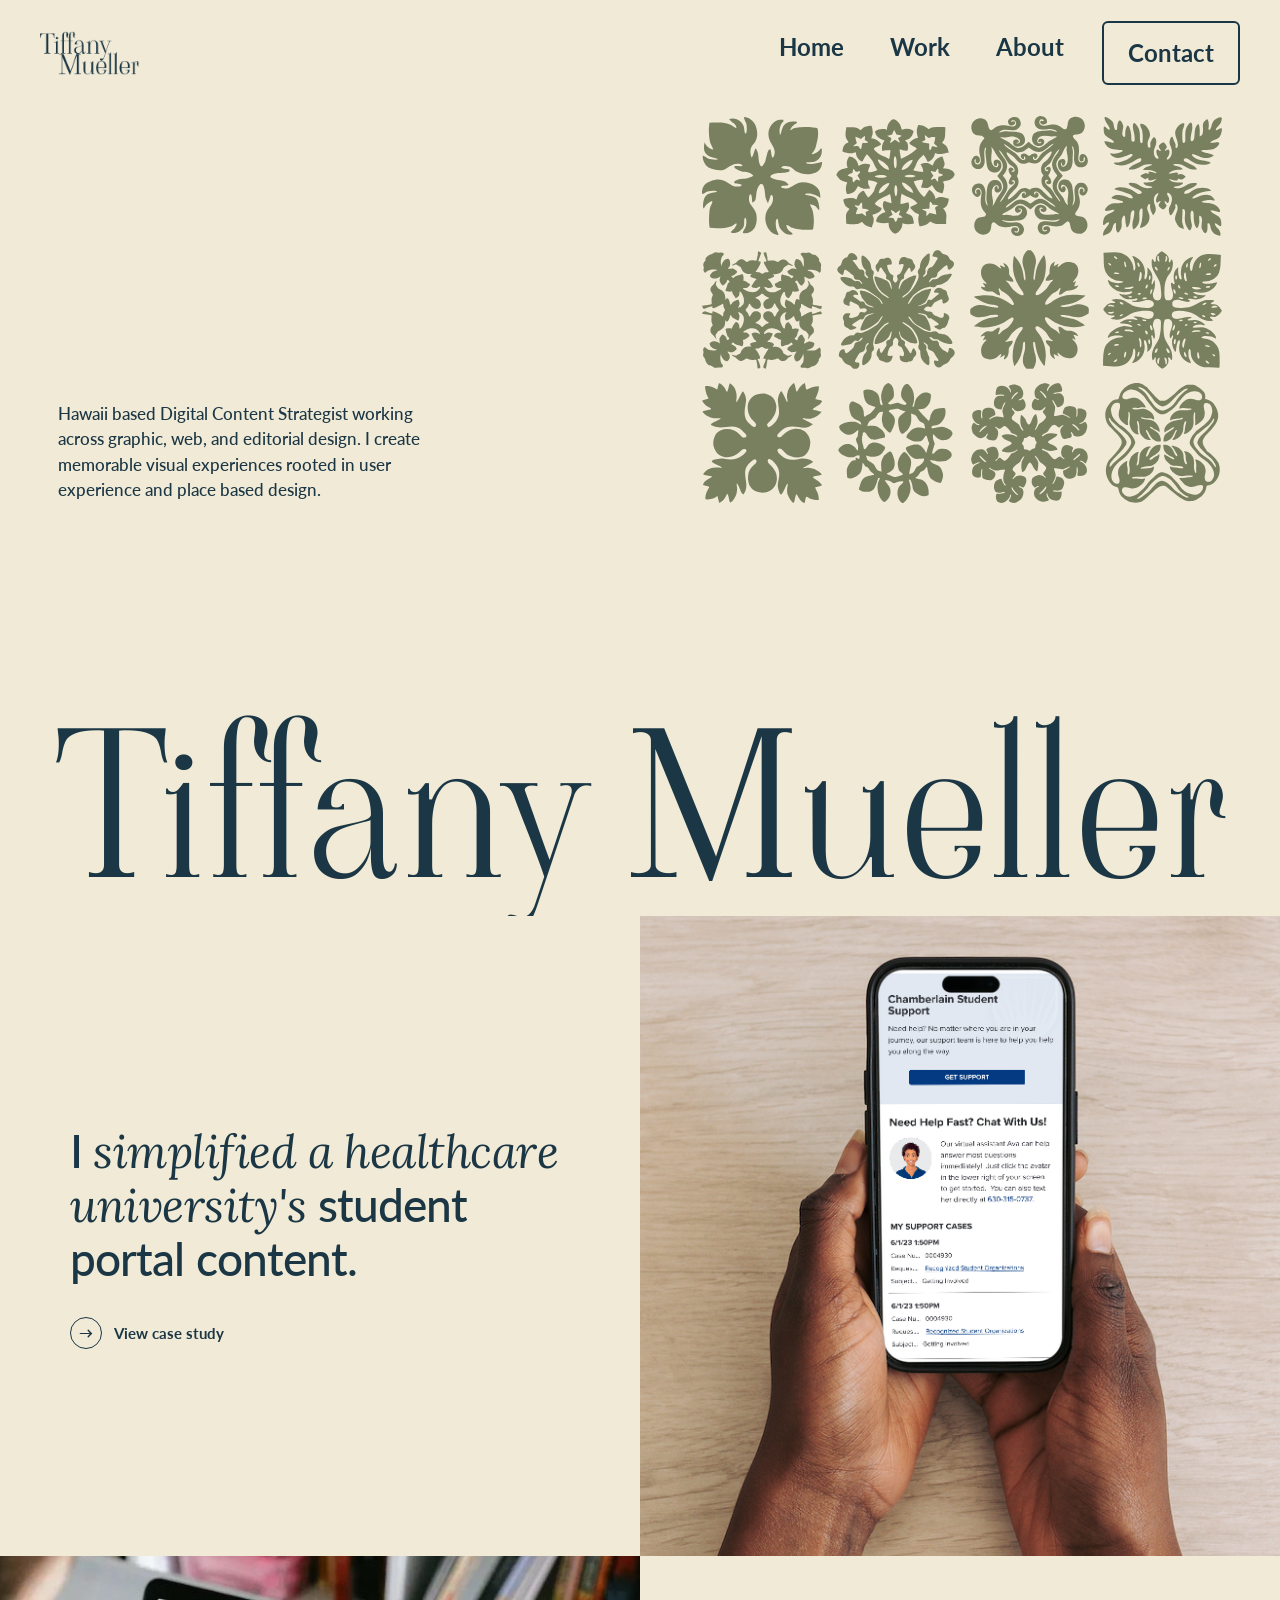
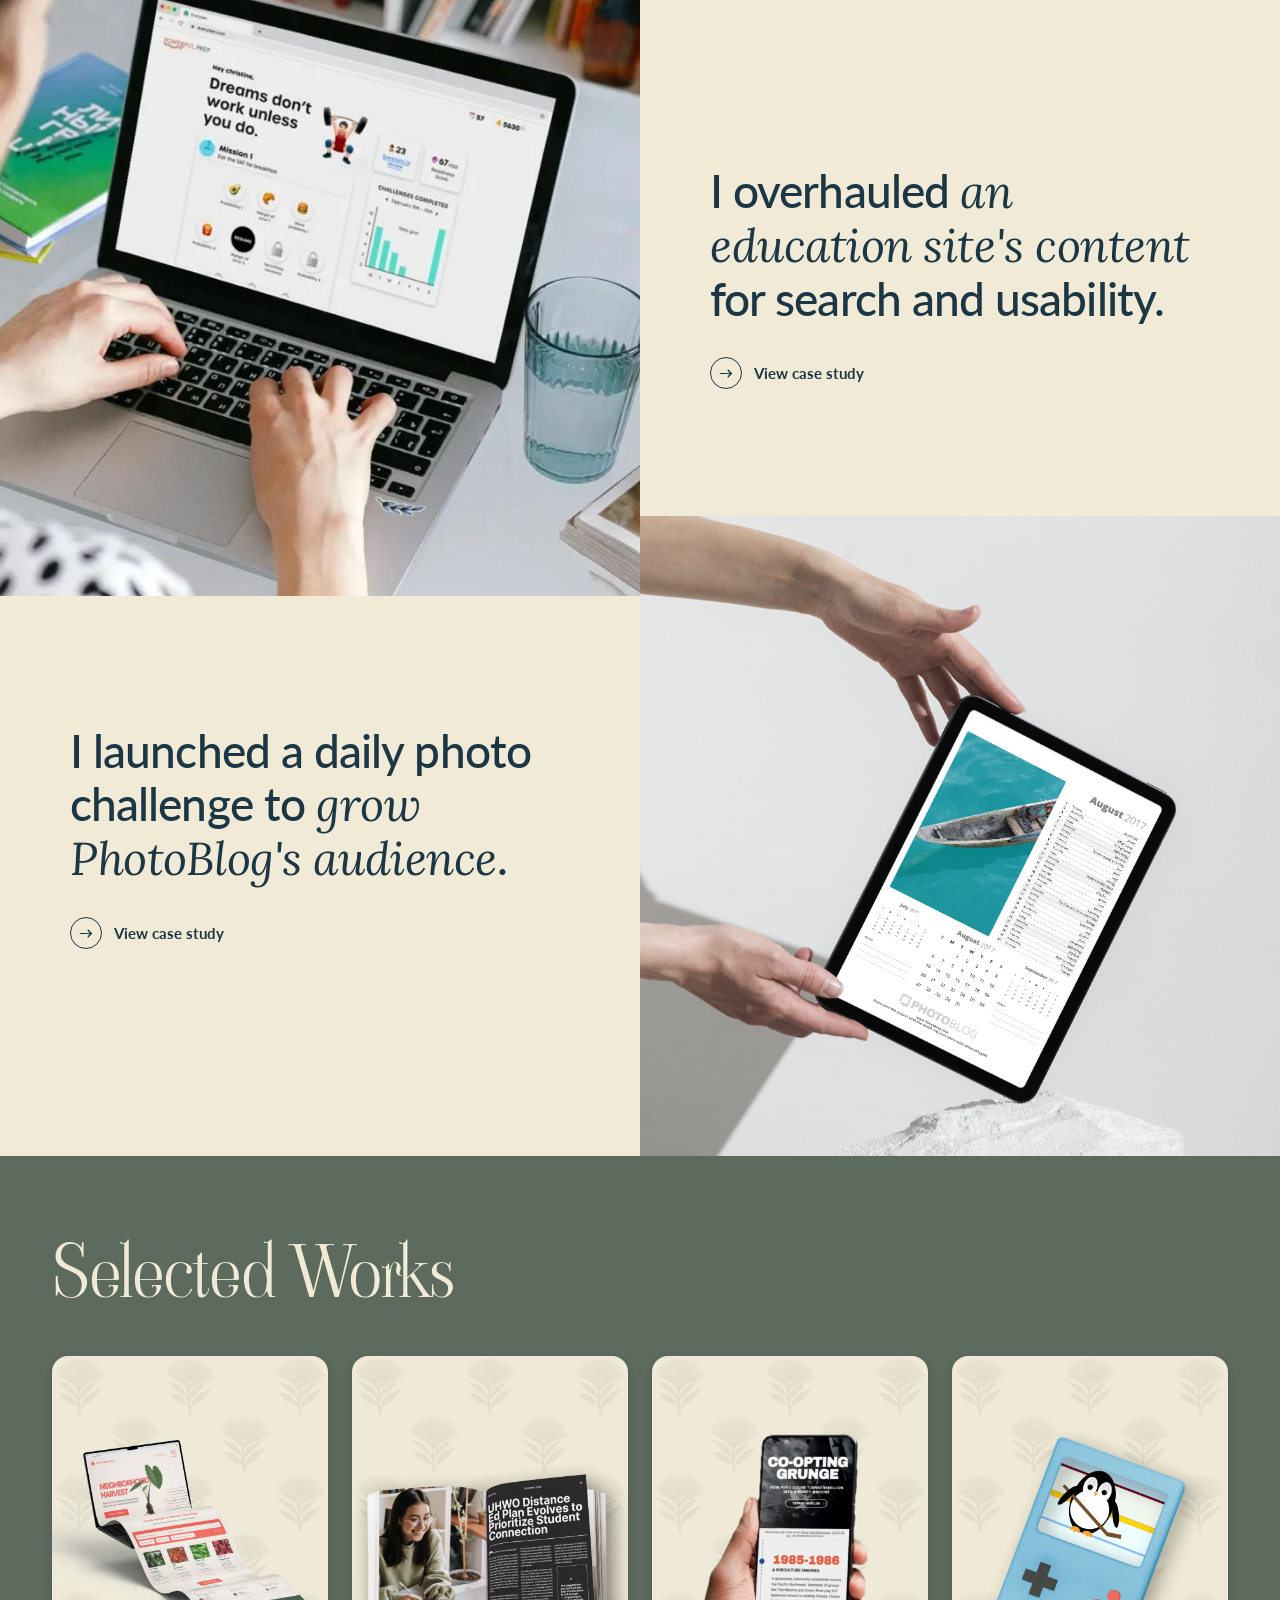
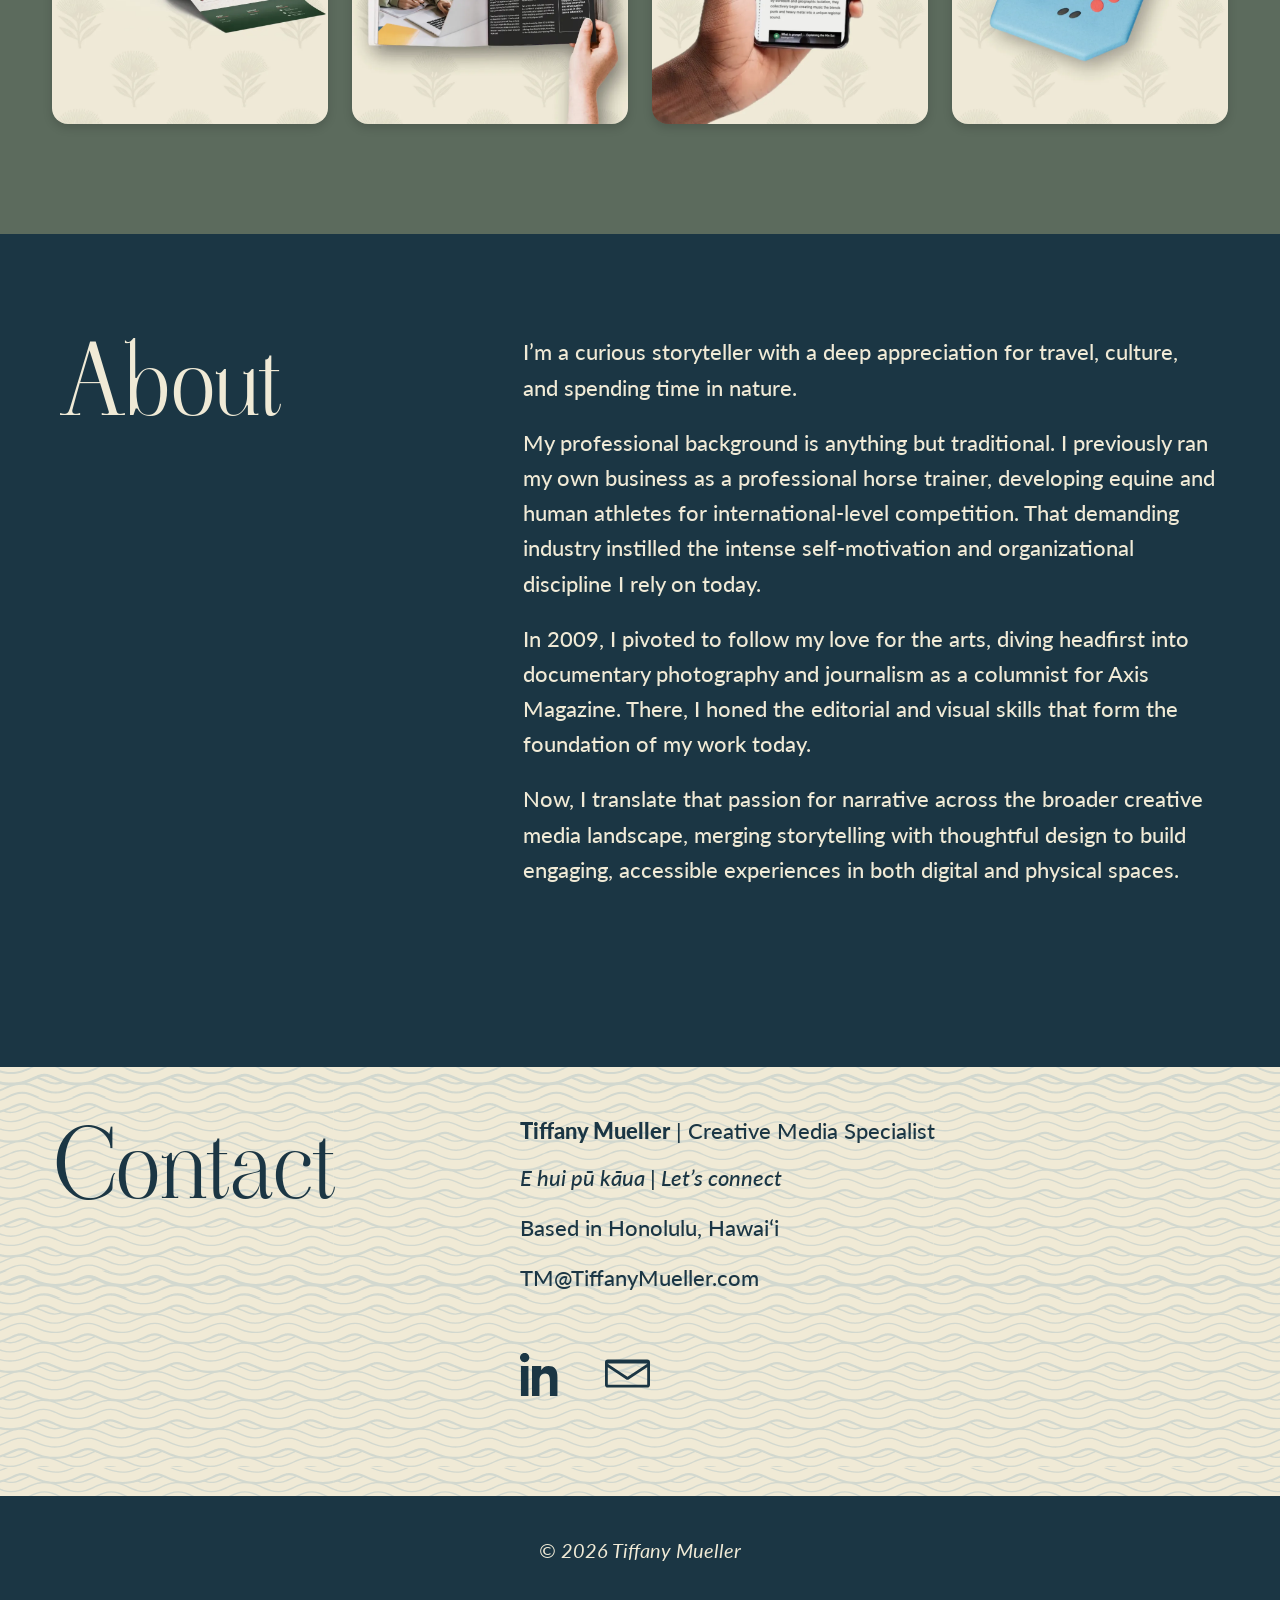
==== commit a8b03154: "Copy and image updates to all pages; soft redesign" ====
--- a/index.html
+++ b/index.html
@@ -21,7 +21,7 @@
     <link rel="stylesheet" href="css/style.css">
     <!-- REQUIRED: Google Font API -->
     <link href="https://fonts.googleapis.com/css2?family=Viaoda+Libre&display=swap" rel="stylesheet">
-    <link href="https://fonts.googleapis.com/css2?family=Lora:wght@500&display=swap" rel="stylesheet">
+    <link href="https://fonts.googleapis.com/css2?family=Lora:ital,wght@0,500;1,400;1,500&display=swap" rel="stylesheet">
     <link href="https://fonts.googleapis.com/css2?family=Lato:wght@400;500;700;900&display=swap" rel="stylesheet">
 </head>
 <body>
@@ -37,12 +37,13 @@
             <div class="collapse navbar-collapse" id="navbarNav">
                 <ul class="navbar-nav ms-auto text-end">
                     <!-- Menu Links -->
+                    <li class="nav-item"><a class="nav-link" href="#hero" aria-current="page">Home</a></li>
                     <li class="nav-item"><a class="nav-link" href="#work">Work</a></li>
                     <li class="nav-item"><a class="nav-link" href="#about">About</a></li>
                     <li class="nav-item d-lg-none"><a class="nav-link" href="#contact">Contact</a></li>
                 </ul>
             </div>
-            <a class="nav-link contact-btn" href="mailto:tif@hawaii.edu">Contact</a>
+            <a class="nav-link contact-btn" href="mailto:TM@TiffanyMueller.com">Contact</a>
         </nav>
     </header>
     <!-- End Header Section -->
@@ -51,7 +52,7 @@
     <section class="hero" id="hero">
         <div class="hero-top">
             <p class="hero-bio">
-                Hawaii based multidisciplinary designer working across graphic, web, and editorial design. I create memorable visual experiences rooted in user experience and place based design.
+                Hawaii based Digital Content Strategist working across graphic, web, and editorial design. I create memorable visual experiences rooted in user experience and place based design.
             </p>
 
             <!-- 4x3 Interactive Quilt Motif Grid -->
@@ -78,7 +79,6 @@
 
         <div class="hero-bottom">
             <h1>Tiffany Mueller</h1>
-            <a href="#work" class="hero-scroll-link">SELECTED WORKS ↓</a>
         </div>
     </section>
     <!-- End Hero Section -->
@@ -87,30 +87,32 @@
     <section class="projects" id="work">
         <div class="case-studies-grid">
             <!-- Case Study 1 (Copy Left, Image Right) -->
-            <article class="case-row">
+             <article class="case-row">
                 <div class="case-copy">
                     <div class="case-copy-inner">
-                        <span class="case-eyebrow">Content Strategy</span>
-                        <h3 class="case-title">Viral marketing campaign</h3>
-                        <p class="case-desc">How I developed a viral marketing campaign that increased subscriptions and engagement for a social media platform.</p>
-                        <a href="viral-content-strategy.html" class="case-link">
+                        <h2 class="case-title">
+                            I <span class="serif-accent">simplified a healthcare university's </span>student portal content</span>.
+                        </h2>
+                        <a href="student-portal-content-design-edtech.html" class="case-link">
                             <span class="case-link-circle" aria-hidden="true">→</span>
                             View case study
                         </a>
                     </div>
                 </div>
-                <a href="viral-content-strategy.html" class="case-media">
-                    <img src="images/PB-strategy-card-thumb.svg" alt="Viral marketing campaign case study">
+                <a href="student-portal-content-design-edtech.html" class="case-media">
+                    <img src="images/Chamberlain-case-study-thumbnail.svg" alt="Student portal content design case study">
                 </a>
             </article>
+        </div>
+    </section>
 
             <!-- Case Study 2 (Image Left, Copy Right) -->
             <article class="case-row case-row--reverse">
                 <div class="case-copy">
                     <div class="case-copy-inner">
-                        <span class="case-eyebrow">SEO &amp; Content Marketing</span>
-                        <h3 class="case-title">SEO content strategy</h3>
-                        <p class="case-desc">How I developed an SEO driven content marketing strategy that drove engagement and SERP rankings for a higher-education consultant website.</p>
+                        <h2 class="case-title">
+                            I overhauled <span class="serif-accent">an education site's content</span> for search and usability.
+                        </h2>
                         <a href="seo-content-strategy-education-test-prep.html" class="case-link">
                             <span class="case-link-circle" aria-hidden="true">→</span>
                             View case study
@@ -123,26 +125,84 @@
             </article>
 
             <!-- Case Study 3 (Copy Left, Image Right) -->
-            <article class="case-row">
+    <article class="case-row">
                 <div class="case-copy">
                     <div class="case-copy-inner">
-                        <span class="case-eyebrow">UX Content Design</span>
-                        <h3 class="case-title">Student portal content design</h3>
-                        <p class="case-desc">Rethinking the student portal experience to improve usability and student retention.</p>
-                        <a href="student-portal-content-design-edtech.html" class="case-link">
+                        <h2 class="case-title">
+                            I launched a daily photo challenge to <span class="serif-accent">grow PhotoBlog's audience</span>.
+                        </h2>
+                        <a href="viral-content-strategy.html" class="case-link">
                             <span class="case-link-circle" aria-hidden="true">→</span>
                             View case study
                         </a>
                     </div>
                 </div>
-                <a href="student-portal-content-design-edtech.html" class="case-media">
-                    <img src="images/Chamberlain-case-study-thumbnail.svg" alt="Student portal content design case study">
+                <a href="viral-content-strategy.html" class="case-media">
+                    <img src="images/PB-strategy-card-thumb.svg" alt="PhotoBlog 365 daily photo challenge case study">
                 </a>
             </article>
-        </div>
-    </section>
     <!-- End Projects Section -->
-
+<!-- Start Selected Works Gallery Section -->
+<section class="designs" id="selected-works">
+    <div class="container">
+        <h2 class="designs-heading">Selected Works</h2>
+
+        <div class="row g-4">
+            <!-- Card 1 -->
+            <div class="col-12 col-sm-6 col-lg-3">
+                <a href="/mahiai-marketplace.html" target="_blank" rel="noopener noreferrer" class="pop-card d-block text-decoration-none">
+                    <div class="pop-image-wrap">
+                        <img src="images/m_marketplace.webp" alt="Hawaii community share tool">
+                    </div>
+                    <div class="pop-info">
+                        <h4>Mahiʻai Marketplace</h4>
+                        <p>Brand Identity & Web Design</p>
+                    </div>
+                </a>
+            </div>
+
+            <!-- Card 2 -->
+            <div class="col-12 col-sm-6 col-lg-3">
+                <a href="the-hoot.html" target="_blank" rel="noopener noreferrer" class="pop-card d-block text-decoration-none">
+                    <div class="pop-image-wrap">
+                        <img src="images/dist_ed_thumb.webp" alt="The Hoot print and digital layouts">
+                    </div>
+                    <div class="pop-info">
+                        <h4>The Hoot</h4>
+                        <p>Editorial Layout &amp; Reporting</p>
+                    </div>
+                </a>
+            </div>
+
+            <!-- Card 3 -->
+            <div class="col-12 col-sm-6 col-lg-3">
+                <a href="https://tif-cm.github.io/grunge.io/" target="_blank" rel="noopener noreferrer" class="pop-card d-block text-decoration-none">
+                    <div class="pop-image-wrap">
+                        <img src="/images/grungeio.webp" alt="Co-opting Grunge interactive timeline">
+                    </div>
+                    <div class="pop-info">
+                        <h4>Co-opting Grunge</h4>
+                        <p>Research based interactive web timeline</p>
+                    </div>
+                </a>
+            </div>
+
+            <!-- Card 4 -->
+            <div class="col-12 col-sm-6 col-lg-3">
+                <a href="/hockey-game.html" target="_blank" rel="noopener noreferrer" class="pop-card d-block text-decoration-none">
+                    <div class="pop-image-wrap">
+                        <img src="/images/jordan_pennwinnington.webp" alt="After Hours Project">
+                    </div>
+                    <div class="pop-info">
+                        <h4>Hockey Goalie Game/h4>
+                        <p>Creative Coding & Interactive Game</p>
+                    </div>
+                </a>
+            </div>
+        </div>
+    </div>
+</section>
+<!-- End Selected Works Gallery Section -->
    
     <!-- Start About Section -->
     <section class="about" id="about">
@@ -179,10 +239,12 @@
                         <strong>Tiffany Mueller</strong> | Creative Media Specialist
                     </p>
 
+                    <p><i>E hui pū kāua | Let’s connect</i></p>
+
                     <p>Based in Honolulu, Hawaiʻi</p>
 
                     <p class="contact-email">
-                        <a href="mailto:tif@hawaii.edu">tif@hawaii.edu</a>
+                        <a href="mailto:TM@TiffanyMueller.com">TM@TiffanyMueller.com</a>
                     </p>
 
                     <div class="social-icons">
@@ -192,7 +254,7 @@
                             </svg>
                         </a>
 
-                        <a href="mailto:tif@hawaii.edu" class="social-icon" aria-label="Email">
+                        <a href="mailto:TM@TiffanyMueller.com" class="social-icon" aria-label="Email">
                             <svg viewBox="0 0 24 24" aria-hidden="true">
                                 <path d="M1.5 4.5h21a1.5 1.5 0 0 1 1.5 1.5v12a1.5 1.5 0 0 1-1.5 1.5h-21A1.5 1.5 0 0 1 0 18V6a1.5 1.5 0 0 1 1.5-1.5zm0 2.1v.2l10.5 7 10.5-7v-.2h-21zm21 2l-9.67 6.45a1.5 1.5 0 0 1-1.66 0L1.5 8.6V18h21V8.6z"></path>
                             </svg>
--- a/css/style.css
+++ b/css/style.css
@@ -144,12 +144,12 @@
 /* ===== Hero Section ===== */
 .hero {
     background-color: var(--navy);
-    padding: 10px 4.5% 90px;
+    padding: 10px 4.5% 20px;
     min-height: calc(100vh - 90px);
     display: flex;
     flex-direction: column;
     justify-content: space-between;
-    gap: 16px;
+    gap: 48px;
 }
 
 .hero-top {
@@ -243,43 +243,6 @@
     width: 100%;
 }
 
-.hero-scroll-link {
-    align-self: flex-end;
-    margin-top: -15px; /* Tucks it up into the pocket under "Mueller" */
-    margin-right: -10px;
-    position: relative;
-    z-index: 2;
-    font-family: var(--font-lato);
-    font-size: 14px;
-    font-weight: 700;
-    letter-spacing: 0.14em;
-    text-transform: uppercase;
-    color: var(--honeydew);
-    text-decoration: none;
-    animation: scrollPulse 2.8s ease-in-out infinite;
-    transition: transform 0.25s ease, opacity 0.25s ease;
-}
-
-.hero-scroll-link:hover {
-    animation: none;
-    opacity: 1;
-    transform: translateY(3px);
-}
-
-@keyframes scrollPulse {
-    0%, 100% {
-        opacity: 1;
-    }
-    50% {
-        opacity: 0.35;
-    }
-}
-
-.hero-scroll-link:hover {
-    opacity: 0.7;
-    transform: translateY(3px);
-}
-
 /* ===== ʻIʻiwi Bird Animation (Saved for Reuse) ===== */
 .iiwi-bird-rig {
     position: absolute;
@@ -377,10 +340,6 @@
 @media (prefers-reduced-motion: reduce) {
     .quilt-tile {
         transition: background-color 0.2s ease;
-
-    }
-    .hero-scroll-link {
-        animation: none;
     }
     .quilt-tile.spin:hover,
     .quilt-tile.spin-alt:hover {
@@ -444,36 +403,25 @@
 }
 
 .case-copy-inner {
-    max-width: 440px;
+    max-width: 500px;
     width: 100%;
 }
 
-.case-eyebrow {
-    display: block;
-    font-family: var(--font-lato);
-    font-size: 13px;
-    font-weight: 700;
-    letter-spacing: 0.08em;
-    text-transform: uppercase;
-    color: var(--dark-text);
-    margin-bottom: 12px;
-}
-
 .case-title {
+    font-family: var(--font-lato);
+    font-size: clamp(32px, 3.6vw, 52px);
+    font-weight: 500;
+    line-height: 1.15;
+    letter-spacing: -0.02em;
+    color: var(--honeydew);
+    margin-bottom: 32px;
+}
+
+.case-title .serif-accent {
     font-family: var(--font-lora);
-    font-size: 36px;
-    font-weight: 500;
-    line-height: 1.2;
-    color: var(--honeydew);
-    margin-bottom: 16px;
-}
-
-.case-desc {
-    font-family: var(--font-lato);
-    font-size: 18px;
-    line-height: 1.6;
-    color: var(--honeydew);
-    margin-bottom: 28px;
+    font-style: italic;
+    font-weight: 400;
+    letter-spacing: -0.01em;
 }
 
 .case-link {
@@ -531,14 +479,28 @@
 
 /* ===== Pop-Out Design Gallery Section ===== */
 .designs {
-    background-color: var(--navy);
-    padding: 80px 40px;
+    background-color: var(--powder-blush);
+    color: var(--navy);
+    padding: 80px 40px 110px;
     position: relative;
     overflow: visible;
 }
 
 .designs .container {
     max-width: 1200px;
+}
+
+.designs h2,
+.designs h3,
+.designs p {
+    color: var(--navy);
+}
+
+.designs-heading {
+    font-family: var(--font-viaoda);
+    font-size: clamp(36px, 6vw, 72px);
+    color: var(--navy);
+    margin-bottom: 48px;
 }
 
 .pop-card {
@@ -590,10 +552,10 @@
     letter-spacing: 1px;
 }
 
-.pop-info p {
+.designs .pop-info p {
     font-family: var(--font-lato);
     font-size: 12px;
-    color: var(--powder-blush, #5C6B5D);
+    color: var(--light-gray, #D9D9D9);
     margin: 0;
 }
 
@@ -651,7 +613,7 @@
     padding: 100px 50px 180px;
     text-align: left;
     overflow: hidden;
-    border-radius: 0 0 40% 40% / 0 0 15rem 15rem;
+    border-radius: 0 0 0% 0% / 0 0 0rem 0rem;
     z-index: 5;
 }
 
@@ -771,7 +733,6 @@
 section:not(.about):has(+ .contact) {
     position: relative;
     z-index: 3;
-    padding-bottom: 2rem !important;
 }
 
 section:not(.about):has(+ .contact) h2 {
@@ -863,12 +824,8 @@
         padding: 90px 8%;
     }
 
-    .case-title {
-        font-size: 28px;
-    }
-
     .designs {
-        padding: 60px 30px;
+        padding: 60px 30px 90px;
     }
 
     .about {
@@ -970,16 +927,8 @@
         padding: 40px 20px 60px;
     }
 
-    .case-title {
-        font-size: 26px;
-    }
-
-    .case-desc {
-        font-size: 16px;
-    }
-
     .designs {
-        padding: 50px 20px;
+        padding: 50px 20px 80px;
     }
 
     .about {
@@ -1028,3 +977,104 @@
         margin: -20px auto 0;
     }
 }
+/* ===== Interactive Game Page ===== */
+.game-hero {
+    background-color: var(--navy);
+    padding: 40px 4.5% 100px;
+}
+
+.game-eyebrow {
+    font-family: var(--font-lato);
+    font-size: 13px;
+    font-weight: 900;
+    letter-spacing: 0.12em;
+    text-transform: uppercase;
+    color: var(--powder-blush);
+    margin-bottom: 12px;
+}
+
+.game-title {
+    font-family: var(--font-viaoda);
+    font-size: clamp(48px, 6vw, 84px);
+    line-height: 0.95;
+    color: var(--honeydew);
+    margin-bottom: 20px;
+}
+
+.game-lead {
+    font-family: var(--font-lora);
+    font-style: italic;
+    font-size: 22px;
+    line-height: 1.5;
+    color: var(--honeydew);
+    margin-bottom: 32px;
+}
+
+.game-controls-box {
+    border-top: 1px solid rgba(27, 54, 68, 0.2);
+    border-bottom: 1px solid rgba(27, 54, 68, 0.2);
+    padding: 20px 0;
+    margin-bottom: 28px;
+}
+
+.game-controls-box p {
+    font-size: 17px;
+    margin-bottom: 12px;
+}
+
+.game-controls-box p:last-child {
+    margin-bottom: 0;
+}
+
+.keycap {
+    display: inline-block;
+    font-family: var(--font-lato);
+    font-size: 13px;
+    font-weight: 900;
+    letter-spacing: 0.06em;
+    color: var(--navy);
+    background-color: var(--honeydew);
+    padding: 4px 10px;
+    border-radius: 6px;
+    margin-right: 8px;
+    vertical-align: middle;
+}
+
+.game-meta {
+    display: grid;
+    grid-template-columns: repeat(2, 1fr);
+    gap: 16px;
+    margin-bottom: 32px;
+}
+
+.game-meta-label {
+    display: block;
+    font-size: 12px;
+    font-weight: 900;
+    letter-spacing: 0.1em;
+    text-transform: uppercase;
+    color: var(--powder-blush);
+    margin-bottom: 4px;
+}
+
+.game-meta-value {
+    font-size: 16px;
+    font-weight: 700;
+    color: var(--honeydew);
+}
+
+#game-container {
+    display: inline-block;
+    border: 3px solid var(--honeydew);
+    border-radius: 16px;
+    overflow: hidden;
+    box-shadow: 0 20px 45px rgba(27, 54, 68, 0.16);
+    background-color: #bbddee;
+    max-width: 100%;
+}
+
+#game-container canvas {
+    display: block;
+    max-width: 100%;
+    height: auto !important;
+}
